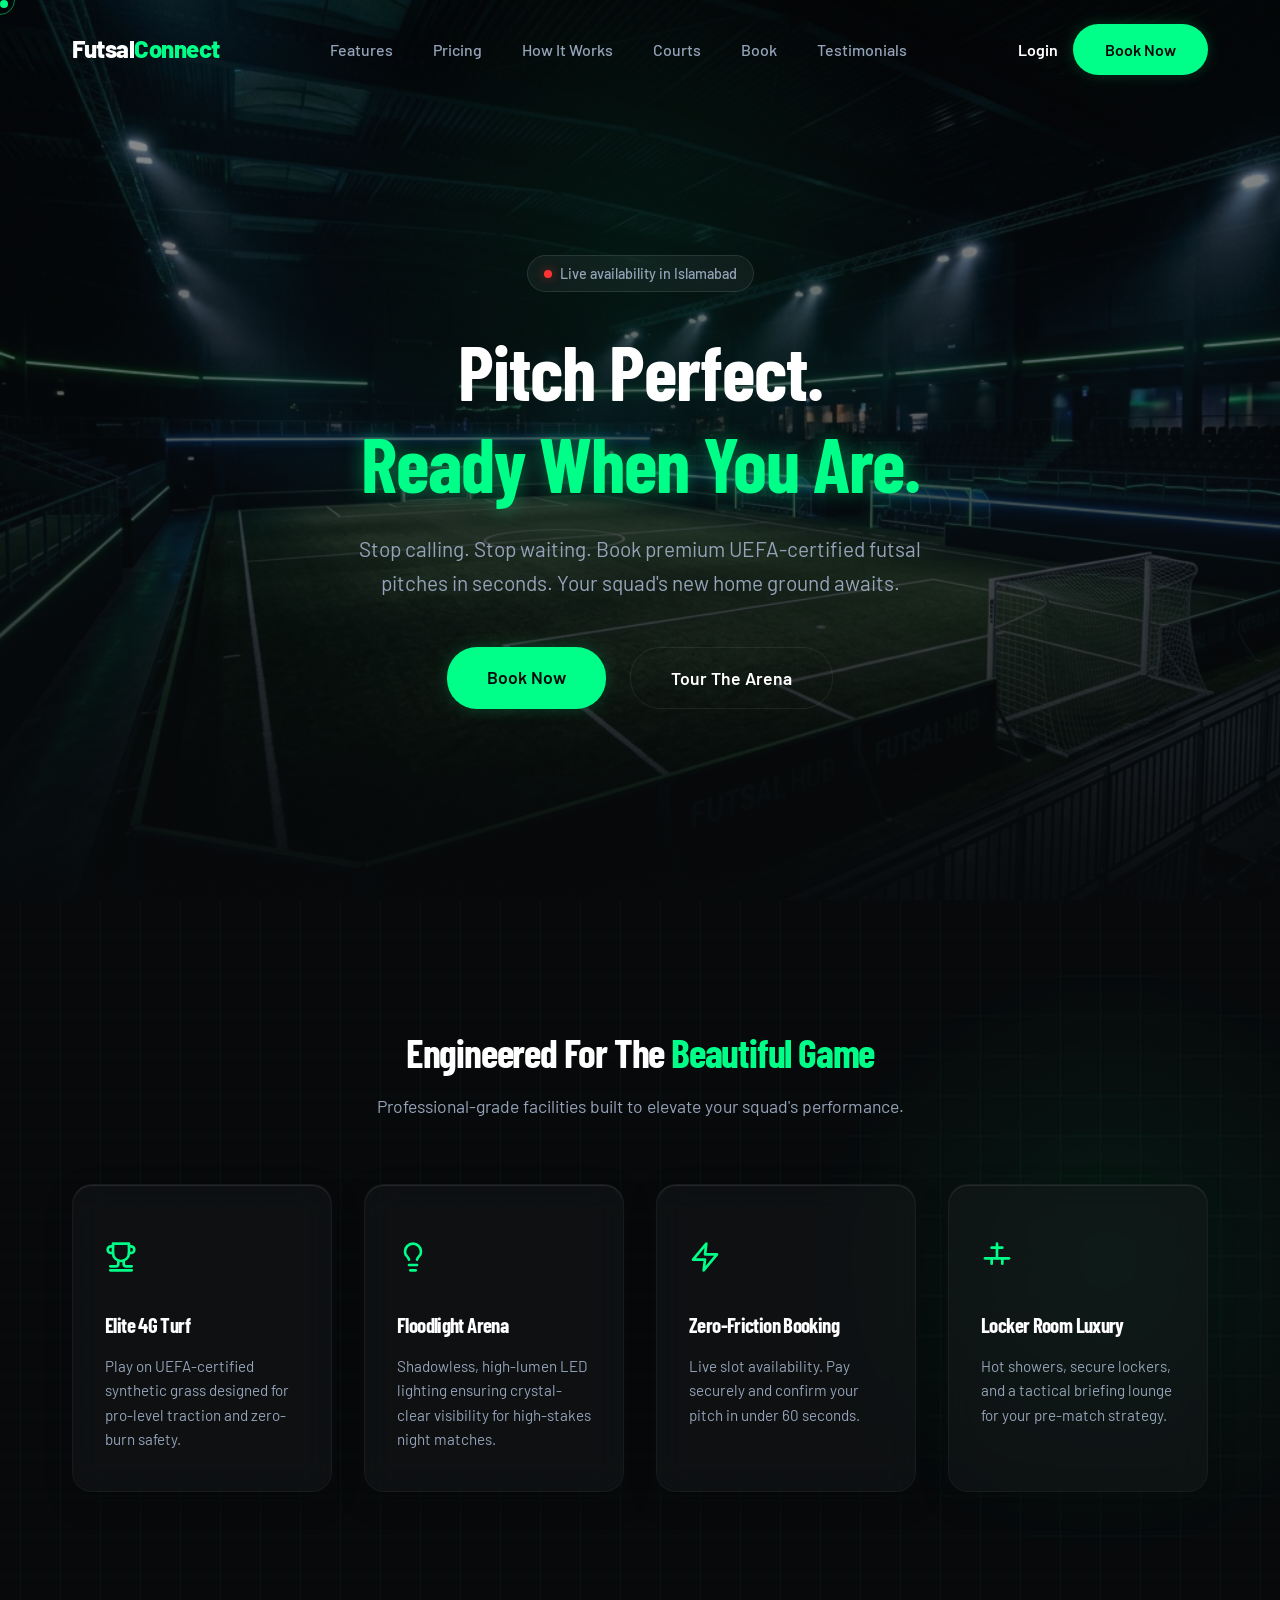
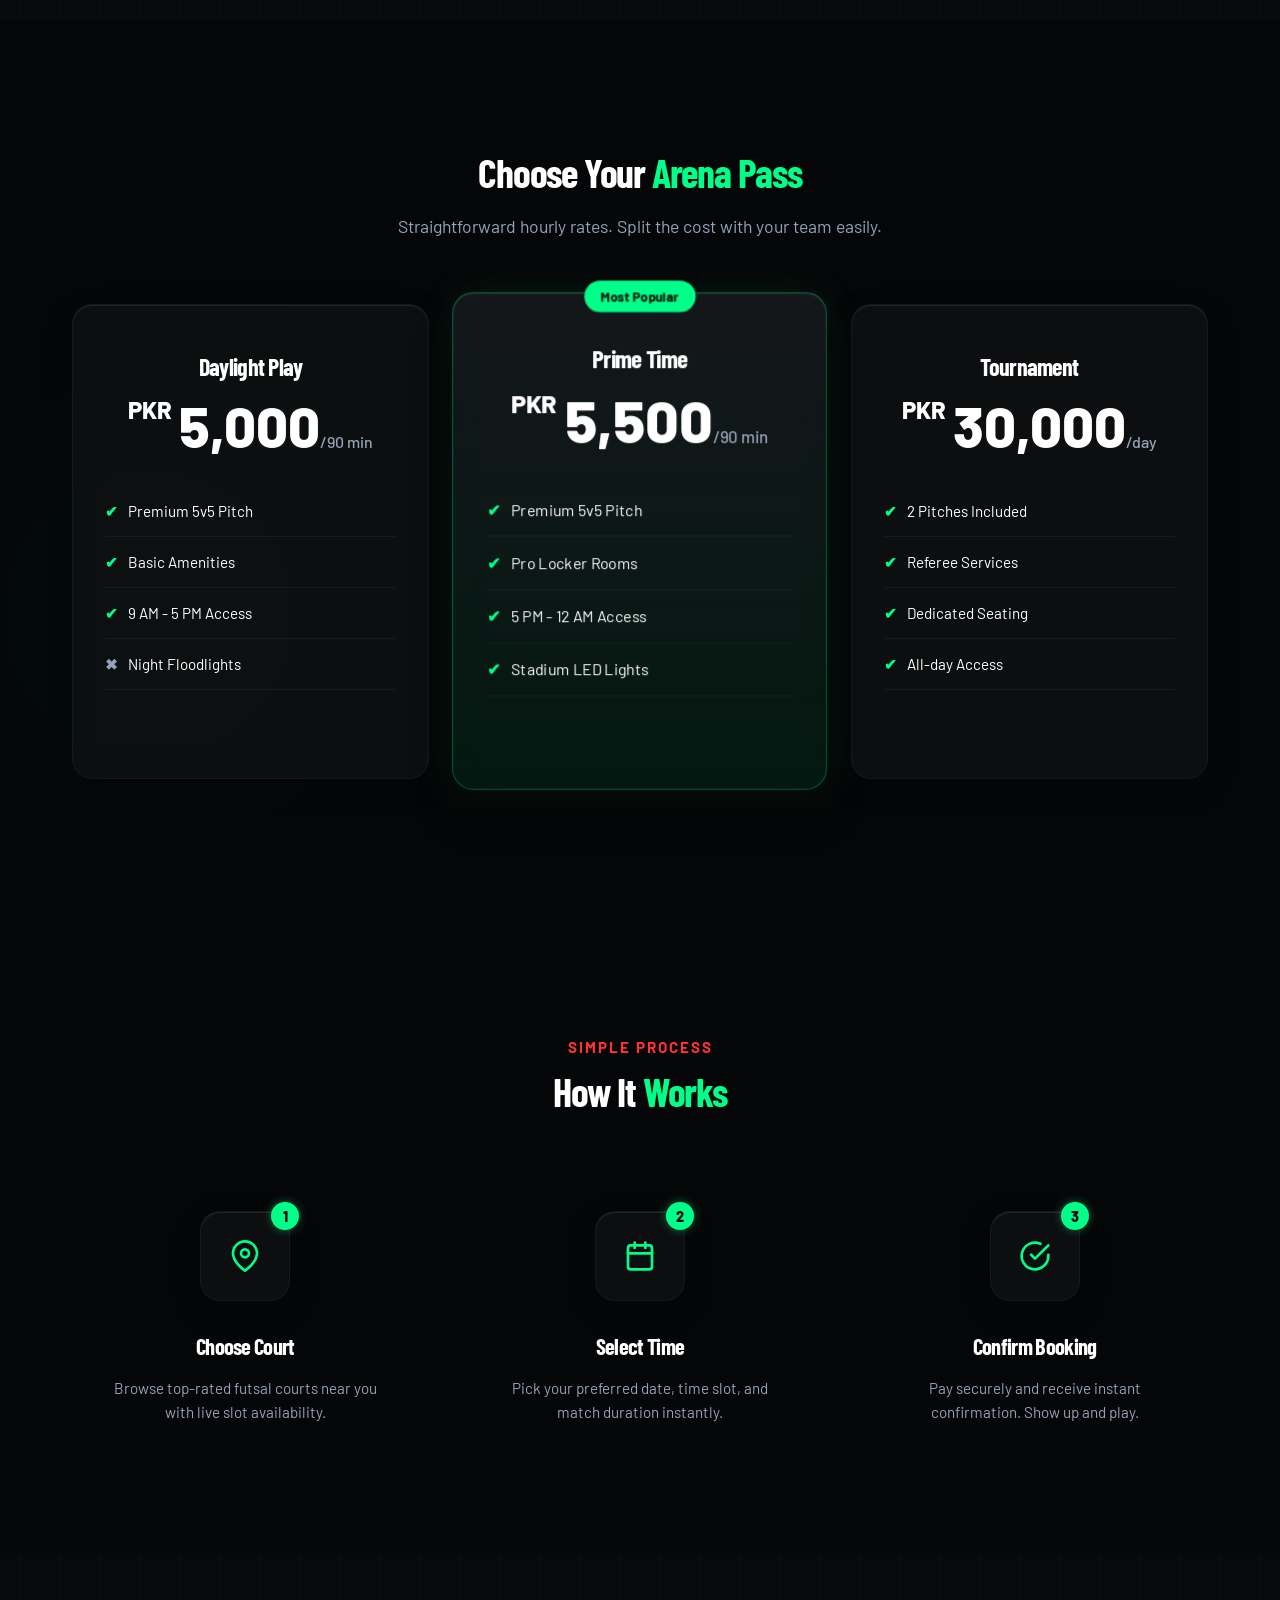
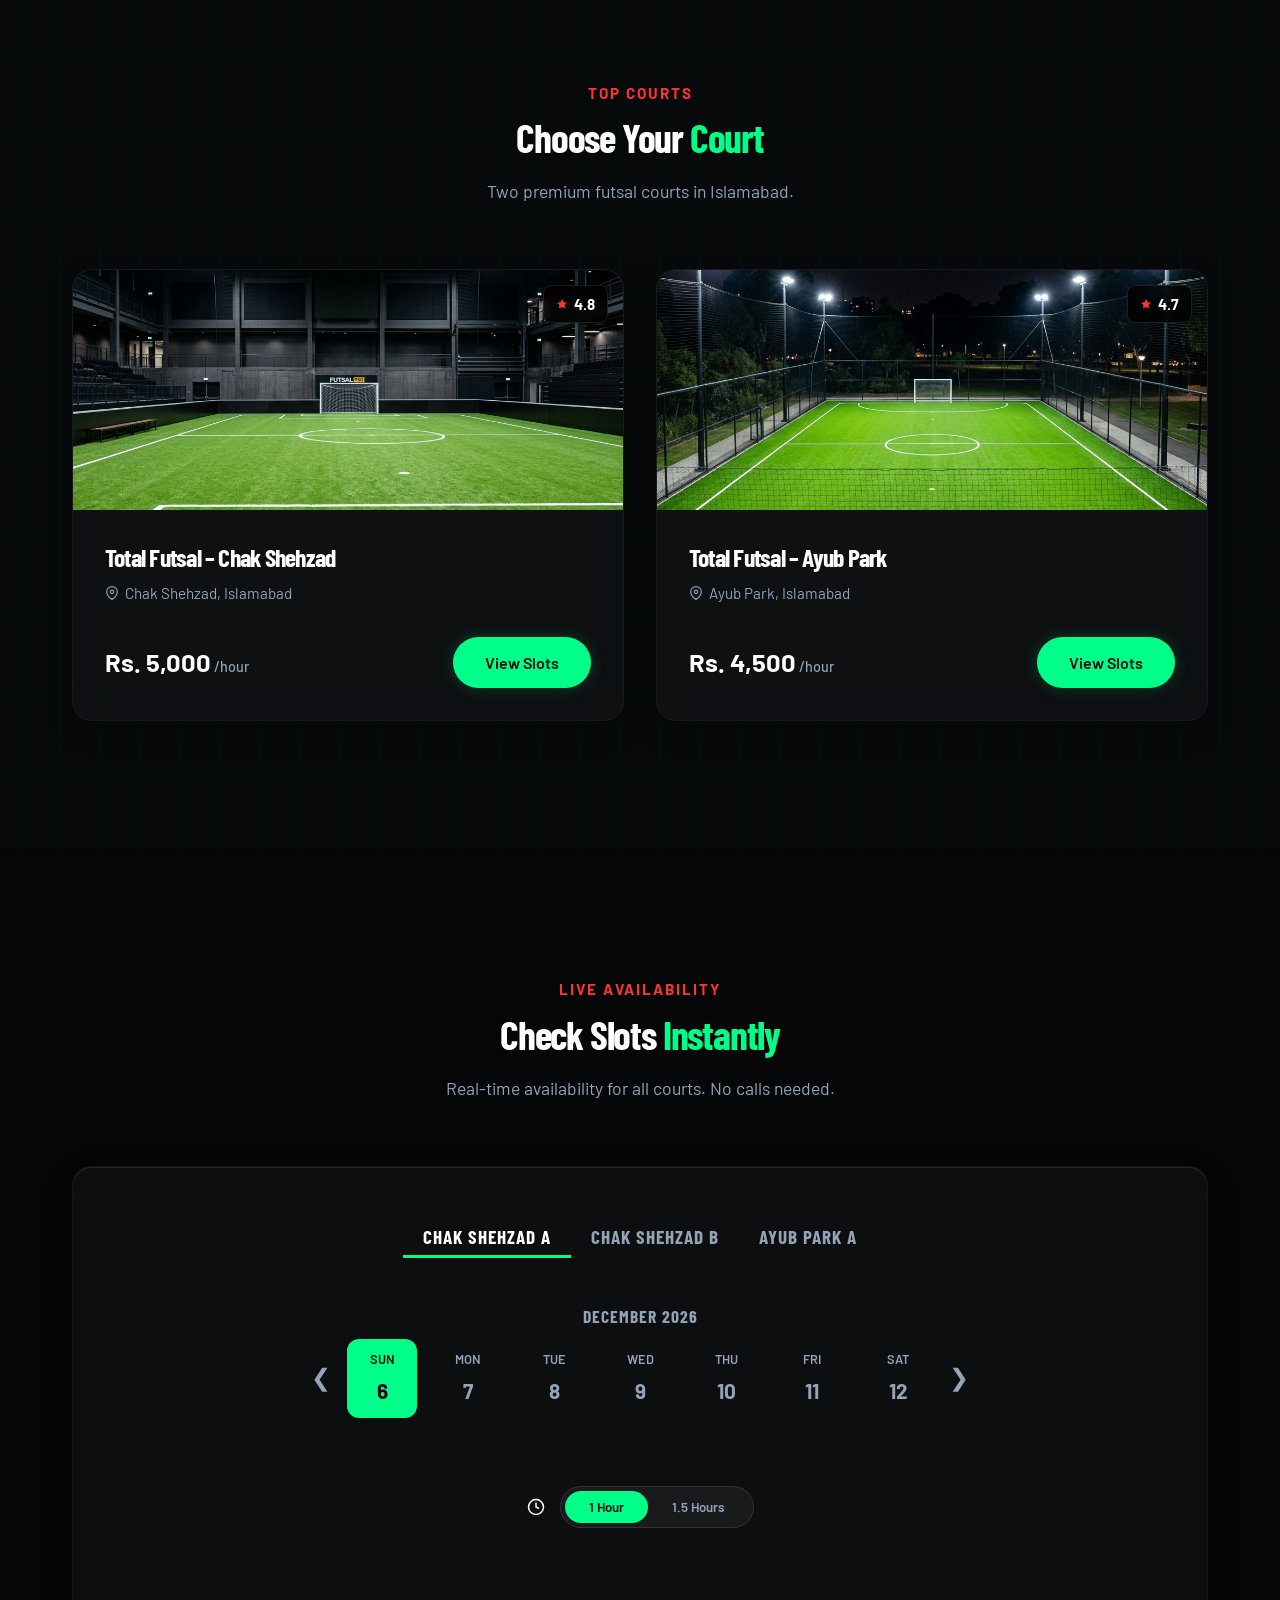
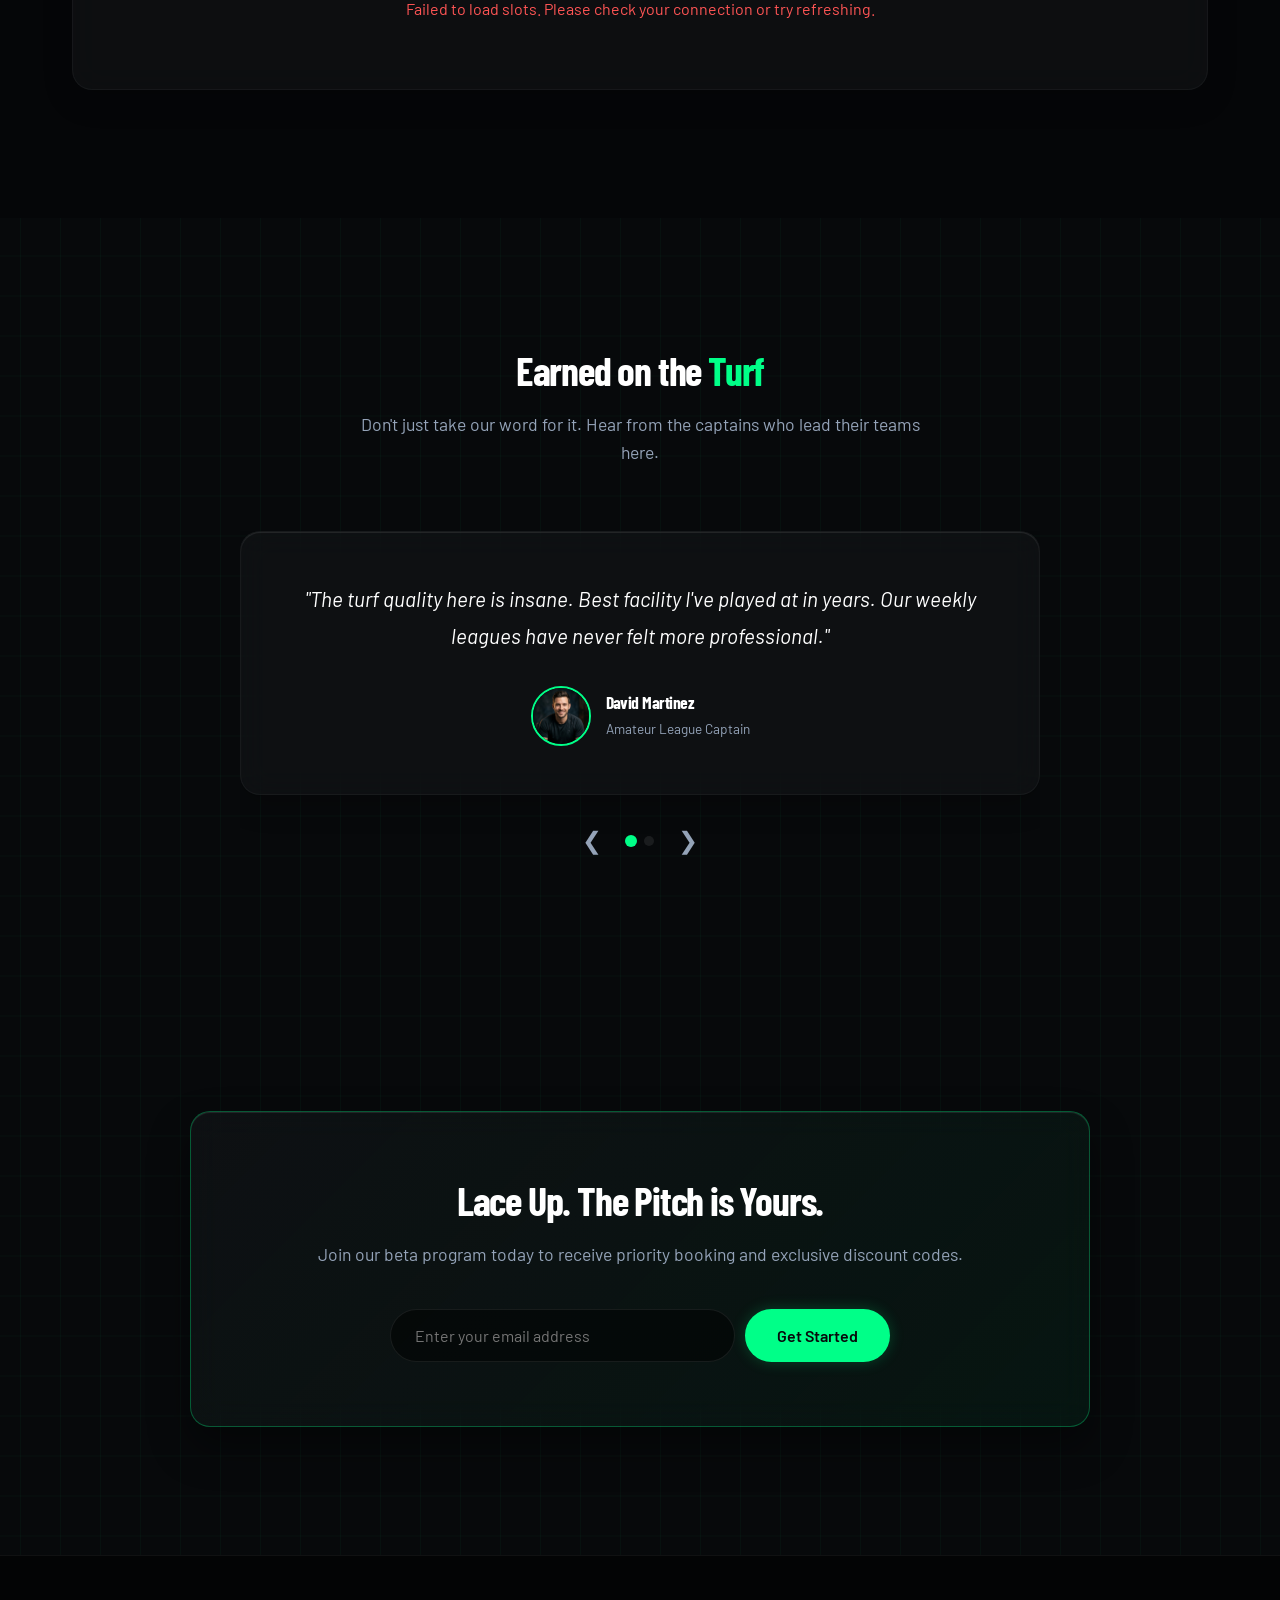
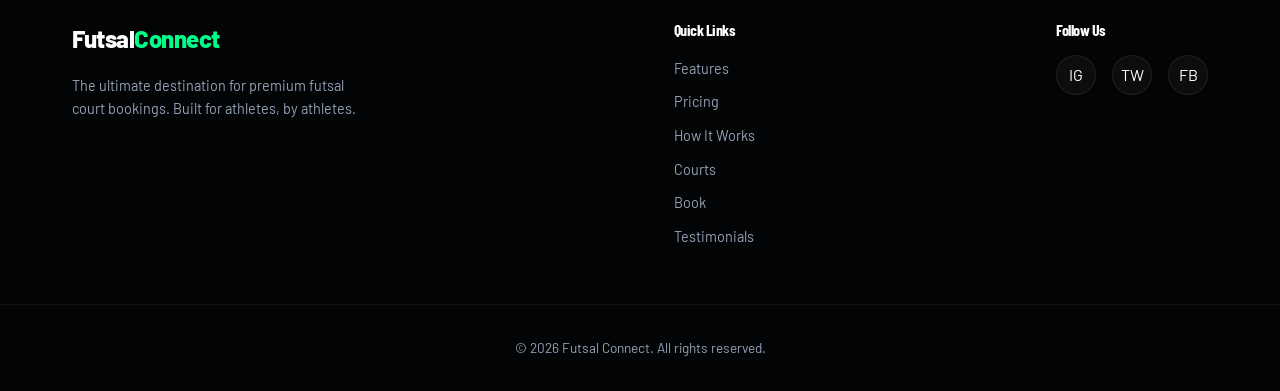
==== index.html @ 60a2530a "Initial commit: Futsal Connect website" ====
<!DOCTYPE html>
<html lang="en">
<head>
    <meta charset="UTF-8">
    <meta name="viewport" content="width=device-width, initial-scale=1.0">
    <title>Futsal Connect | Premium Court Bookings</title>
    <meta name="description" content="Book premium futsal courts instantly. The best turf, the best lighting, ready for your squad.">
    <link rel="preconnect" href="https://fonts.googleapis.com">
    <link rel="preconnect" href="https://fonts.gstatic.com" crossorigin>
    <link href="https://fonts.googleapis.com/css2?family=Barlow+Condensed:ital,wght@0,400;0,700;1,400&family=Barlow:ital,wght@0,400;0,600;0,700;1,400&display=swap" rel="stylesheet">
    <link rel="stylesheet" href="styles.css">
</head>
<body>
    <!-- Custom Cursor -->
    <div class="cursor"></div>
    <div class="cursor-follower"></div>

    <!-- Navigation -->
    <nav id="navbar">
        <div class="nav-container">
            <a href="#" class="logo">Futsal<span class="accent">Connect</span></a>
            <ul class="nav-links">
                <li><a href="#features">Features</a></li>
                <li><a href="#pricing">Pricing</a></li>
                <li><a href="#process">How It Works</a></li>
                <li><a href="#grounds">Courts</a></li>
                <li><a href="#availability">Book</a></li>
                <li><a href="#testimonials">Testimonials</a></li>
            </ul>
            <div class="nav-actions" style="display: flex; gap: 15px; align-items: center;">
                <a href="login.html" class="nav-link-login" style="color: var(--text-primary); text-decoration: none; font-weight: 600; cursor: none; transition: color 0.3s ease;">Login</a>
                <a href="#availability" class="nav-btn btn-primary">Book Now</a>
            </div>
            <!-- Mobile Menu Toggle -->
            <div class="menu-toggle" id="mobile-menu">
                <span class="bar"></span>
                <span class="bar"></span>
                <span class="bar"></span>
            </div>
        </div>
    </nav>

    <!-- Hero Section -->
    <header class="hero">
        <div class="hero-overlay"></div>
        <div class="hero-content">
            <div class="hero-badge fade-up">
                <span class="status-dot"></span>
                <span>Live availability in Islamabad</span>
            </div>
            <h1 class="fade-up">Pitch Perfect.<br><span class="accent-glow">Ready When You Are.</span></h1>
            <p class="fade-up delay-1">Stop calling. Stop waiting. Book premium UEFA-certified futsal pitches in seconds. Your squad's new home ground awaits.</p>
            <div class="hero-buttons fade-up delay-2">
                <a href="#availability" class="btn-primary lg">Book Now</a>
                <a href="#features" class="btn-secondary lg">Tour The Arena</a>
            </div>
        </div>
    </header>

    <!-- Features Section -->
    <section id="features" class="features section">
        <div class="container">
            <div class="section-header">
                <h2>Engineered For The <span class="accent">Beautiful Game</span></h2>
                <p>Professional-grade facilities built to elevate your squad's performance.</p>
            </div>
            
            <div class="features-grid">
                <div class="feature-card glass">
                    <div class="icon"><svg class="icon-svg" width="32" height="32" viewBox="0 0 24 24" fill="none" stroke="var(--accent)" stroke-width="2" stroke-linecap="round" stroke-linejoin="round"><path d="M6 9H4.5a2.5 2.5 0 0 1 0-5H6"></path><path d="M18 9h1.5a2.5 2.5 0 0 0 0-5H18"></path><path d="M4 22h16"></path><path d="M10 14.66V17c0 1.1-.9 2-2 2H4"></path><path d="M14 14.66V17c0 1.1.9 2 2 2h4"></path><path d="M18 2H6v7a6 6 0 0 0 12 0V2Z"></path></svg></div>
                    <h3>Elite 4G Turf</h3>
                    <p>Play on UEFA-certified synthetic grass designed for pro-level traction and zero-burn safety.</p>
                </div>
                <div class="feature-card glass">
                    <div class="icon"><svg class="icon-svg" width="32" height="32" viewBox="0 0 24 24" fill="none" stroke="var(--accent)" stroke-width="2" stroke-linecap="round" stroke-linejoin="round"><path d="M15 14c.2-1 .7-1.7 1.5-2.5 1-.9 1.5-2.2 1.5-3.5A6 6 0 0 0 6 8c0 1 .2 2.2 1.5 3.5.7.9 1.2 1.5 1.5 2.5"></path><path d="M9 18h6"></path><path d="M10 22h4"></path></svg></div>
                    <h3>Floodlight Arena</h3>
                    <p>Shadowless, high-lumen LED lighting ensuring crystal-clear visibility for high-stakes night matches.</p>
                </div>
                <div class="feature-card glass">
                    <div class="icon"><svg class="icon-svg" width="32" height="32" viewBox="0 0 24 24" fill="none" stroke="var(--accent)" stroke-width="2" stroke-linecap="round" stroke-linejoin="round"><polygon points="13 2 3 14 12 14 11 22 21 10 12 10 13 2"></polygon></svg></div>
                    <h3>Zero-Friction Booking</h3>
                    <p>Live slot availability. Pay securely and confirm your pitch in under 60 seconds.</p>
                </div>
                <div class="feature-card glass">
                    <div class="icon"><svg class="icon-svg" width="32" height="32" viewBox="0 0 24 24" fill="none" stroke="var(--accent)" stroke-width="2" stroke-linecap="round" stroke-linejoin="round"><path d="M3 13h18"></path><path d="M12 2v11"></path><path d="M8 17v-4"></path><path d="M16 17v-4"></path><path d="M8 5h8"></path></svg></div>
                    <h3>Locker Room Luxury</h3>
                    <p>Hot showers, secure lockers, and a tactical briefing lounge for your pre-match strategy.</p>
                </div>
            </div>
        </div>
    </section>

    <!-- Pricing Section -->
    <section id="pricing" class="pricing section dark-bg">
        <div class="container">
            <div class="section-header">
                <h2>Choose Your <span class="accent">Arena Pass</span></h2>
                <p>Straightforward hourly rates. Split the cost with your team easily.</p>
            </div>

            <div class="pricing-grid">
                <!-- Basic Plan -->
                <div class="pricing-card glass">
                    <h3>Daylight Play</h3>
                    <div class="price"><span class="currency">PKR </span>5,000<span class="period">/90 min</span></div>
                    <ul class="features-list">
                        <li><span>✔</span> Premium 5v5 Pitch</li>
                        <li><span>✔</span> Basic Amenities</li>
                        <li><span>✔</span> 9 AM - 5 PM Access</li>
                        <li><span class="mute">✖</span> Night Floodlights</li>
                    </ul>
                </div>

                <!-- Pro Plan -->
                <div class="pricing-card glass popular">
                    <div class="badge">Most Popular</div>
                    <h3>Prime Time</h3>
                    <div class="price"><span class="currency">PKR </span>5,500<span class="period">/90 min</span></div>
                    <ul class="features-list">
                        <li><span>✔</span> Premium 5v5 Pitch</li>
                        <li><span>✔</span> Pro Locker Rooms</li>
                        <li><span>✔</span> 5 PM - 12 AM Access</li>
                        <li><span>✔</span> Stadium LED Lights</li>
                    </ul>
                </div>

                <!-- Tournament Plan -->
                <div class="pricing-card glass">
                    <h3>Tournament</h3>
                    <div class="price"><span class="currency">PKR </span>30,000<span class="period">/day</span></div>
                    <ul class="features-list">
                        <li><span>✔</span> 2 Pitches Included</li>
                        <li><span>✔</span> Referee Services</li>
                        <li><span>✔</span> Dedicated Seating</li>
                        <li><span>✔</span> All-day Access</li>
                    </ul>
                </div>
            </div>
        </div>
    </section>

    <!-- Process Section -->
    <section id="process" class="process section dark-bg">
        <div class="container">
            <div class="section-header">
                <span class="sub-heading">SIMPLE PROCESS</span>
                <h2>How It <span class="accent">Works</span></h2>
            </div>

            <div class="process-grid">
                <!-- Step 1 -->
                <div class="process-step">
                    <div class="icon-box glass">
                        <span class="step-number">1</span>
                        <svg width="32" height="32" viewBox="0 0 24 24" fill="none" stroke="var(--accent)" stroke-width="2" stroke-linecap="round" stroke-linejoin="round"><path d="M21 10c0 7-9 13-9 13s-9-6-9-13a9 9 0 0 1 18 0z"></path><circle cx="12" cy="10" r="3"></circle></svg>
                    </div>
                    <h3>Choose Court</h3>
                    <p>Browse top-rated futsal courts near you with live slot availability.</p>
                </div>

                <!-- Step 2 -->
                <div class="process-step">
                    <div class="icon-box glass">
                        <span class="step-number">2</span>
                        <svg width="32" height="32" viewBox="0 0 24 24" fill="none" stroke="var(--accent)" stroke-width="2" stroke-linecap="round" stroke-linejoin="round"><rect x="3" y="4" width="18" height="18" rx="2" ry="2"></rect><line x1="16" y1="2" x2="16" y2="6"></line><line x1="8" y1="2" x2="8" y2="6"></line><line x1="3" y1="10" x2="21" y2="10"></line></svg>
                    </div>
                    <h3>Select Time</h3>
                    <p>Pick your preferred date, time slot, and match duration instantly.</p>
                </div>

                <!-- Step 3 -->
                <div class="process-step">
                    <div class="icon-box glass">
                        <span class="step-number">3</span>
                        <svg width="32" height="32" viewBox="0 0 24 24" fill="none" stroke="var(--accent)" stroke-width="2" stroke-linecap="round" stroke-linejoin="round"><path d="M22 11.08V12a10 10 0 1 1-5.93-9.14"></path><polyline points="22 4 12 14.01 9 11.01"></polyline></svg>
                    </div>
                    <h3>Confirm Booking</h3>
                    <p>Pay securely and receive instant confirmation. Show up and play.</p>
                </div>
            </div>
        </div>
    </section>

    <!-- Grounds Section -->
    <section id="grounds" class="grounds section">
        <div class="container">
            <div class="section-header">
                <span class="sub-heading">TOP COURTS</span>
                <h2>Choose Your <span class="accent">Court</span></h2>
                <p>Two premium futsal courts in Islamabad.</p>
            </div>

            <div class="grounds-grid">
                <!-- Ground 1 -->
                <div class="ground-card glass">
                    <div class="ground-image">
                        <img src="assets/court_indoor.png" alt="Chak Shehzad Indoor Court">
                        <div class="rating-badge">
                            <svg width="12" height="12" viewBox="0 0 24 24" fill="currentColor"><path d="M12 2l3.09 6.26L22 9.27l-5 4.87 1.18 6.88L12 17.77l-6.18 3.25L7 14.14 2 9.27l6.91-1.01L12 2z"/></svg>
                            4.8
                        </div>
                    </div>
                    <div class="ground-content">
                        <h3>Total Futsal – Chak Shehzad</h3>
                        <p class="location">
                            <svg width="14" height="14" viewBox="0 0 24 24" fill="none" stroke="currentColor" stroke-width="2" stroke-linecap="round" stroke-linejoin="round"><path d="M21 10c0 7-9 13-9 13s-9-6-9-13a9 9 0 0 1 18 0z"></path><circle cx="12" cy="10" r="3"></circle></svg>
                            Chak Shehzad, Islamabad
                        </p>
                        <div class="ground-footer">
                            <div class="ground-price">
                                <strong>Rs. 5,000</strong> <span class="period">/hour</span>
                            </div>
                            <a href="#availability" class="btn-primary">View Slots</a>
                        </div>
                    </div>
                </div>

                <!-- Ground 2 -->
                <div class="ground-card glass">
                    <div class="ground-image">
                        <img src="assets/court_outdoor.png" alt="Ayub Park Outdoor Court">
                        <div class="rating-badge">
                            <svg width="12" height="12" viewBox="0 0 24 24" fill="currentColor"><path d="M12 2l3.09 6.26L22 9.27l-5 4.87 1.18 6.88L12 17.77l-6.18 3.25L7 14.14 2 9.27l6.91-1.01L12 2z"/></svg>
                            4.7
                        </div>
                    </div>
                    <div class="ground-content">
                        <h3>Total Futsal – Ayub Park</h3>
                        <p class="location">
                            <svg width="14" height="14" viewBox="0 0 24 24" fill="none" stroke="currentColor" stroke-width="2" stroke-linecap="round" stroke-linejoin="round"><path d="M21 10c0 7-9 13-9 13s-9-6-9-13a9 9 0 0 1 18 0z"></path><circle cx="12" cy="10" r="3"></circle></svg>
                            Ayub Park, Islamabad
                        </p>
                        <div class="ground-footer">
                            <div class="ground-price">
                                <strong>Rs. 4,500</strong> <span class="period">/hour</span>
                            </div>
                            <a href="#availability" class="btn-primary">View Slots</a>
                        </div>
                    </div>
                </div>
            </div>
        </div>
    </section>

    <!-- Live Availability Section -->
    <section id="availability" class="availability section dark-bg">
        <div class="container">
            <div class="section-header">
                <span class="sub-heading">LIVE AVAILABILITY</span>
                <h2>Check Slots <span class="accent">Instantly</span></h2>
                <p>Real-time availability for all courts. No calls needed.</p>
            </div>

            <div class="availability-module glass">
                
                <!-- Top Header: Select Court -->
                <div class="court-selector">
                    <button class="court-tab active" onclick="selectCourt(this)">Chak Shehzad A</button>
                    <button class="court-tab" onclick="selectCourt(this)">Chak Shehzad B</button>
                    <button class="court-tab" onclick="selectCourt(this)">Ayub Park A</button>
                </div>

                <!-- Date Slider -->
                <div class="date-slider-container" style="text-align: center; margin-bottom: 20px; transition: all 0.3s ease;">
                    <h3 id="calendarMonthLabel" style="font-size: 1.1rem; color: var(--text-secondary); margin-bottom: 12px; font-weight: 700; text-transform: uppercase; letter-spacing: 1px;">October 2026</h3>
                    <div class="date-slider-wrapper">
                        <button class="nav-arrow" onclick="slideDates(-1)">&#10094;</button>
                        <div class="date-slider" id="dateSliderDynamic">
                            <!-- JS will inject 7 days automatically -->
                        </div>
                        <button class="nav-arrow" onclick="slideDates(1)">&#10095;</button>
                    </div>
                </div>

                <!-- Duration Toggle -->
                <div class="duration-toggle">
                    <div class="duration-icon">
                        <svg width="18" height="18" viewBox="0 0 24 24" fill="none" stroke="currentColor" stroke-width="2"><circle cx="12" cy="12" r="10"></circle><polyline points="12 6 12 12 16 14"></polyline></svg>
                    </div>
                    <div class="duration-pill">
                        <button class="duration-tab active" onclick="selectDuration(this)">1 Hour</button>
                        <button class="duration-tab" onclick="selectDuration(this)">1.5 Hours</button>
                    </div>
                </div>

                <!-- Slots Grid -->
                <div class="slots-grid" id="slots-container">
                    <button class="slot-item available"><strong>5:00 PM</strong><span>Available</span></button>
                    <button class="slot-item available"><strong>6:00 PM</strong><span>Available</span></button>
                    <button class="slot-item booked"><strong>7:00 PM</strong><span>Booked</span></button>
                    <button class="slot-item booked"><strong>8:00 PM</strong><span>Booked</span></button>
                    
                    <button class="slot-item available"><strong>9:00 PM</strong><span>Available</span></button>
                    <button class="slot-item available"><strong>10:00 PM</strong><span>Available</span></button>
                    <button class="slot-item booked"><strong>11:00 PM</strong><span>Booked</span></button>
                    <button class="slot-item available"><strong>12:00 AM</strong><span>Available</span></button>
                </div>

            </div>
        </div>
    </section>

    <!-- Testimonials Section -->
    <section id="testimonials" class="testimonials section">
        <div class="container">
            <div class="section-header">
                <h2>Earned on the <span class="accent">Turf</span></h2>
                <p>Don't just take our word for it. Hear from the captains who lead their teams here.</p>
            </div>

            <div class="slider-container">
                <div class="testimonial-card glass active">
                    <p class="quote">"The turf quality here is insane. Best facility I've played at in years. Our weekly leagues have never felt more professional."</p>
                    <div class="author">
                        <img src="assets/avatar1.png" alt="Athlete Name">
                        <div class="info">
                            <h4>David Martinez</h4>
                            <span>Amateur League Captain</span>
                        </div>
                    </div>
                </div>

                <div class="testimonial-card glass">
                    <p class="quote">"Booking through Futsal Connect is so seamless. No calls, no waiting. Just pick a slot, split with the team, and done!"</p>
                    <div class="author">
                        <img src="assets/avatar2.png" alt="Athlete Name">
                        <div class="info">
                            <h4>Sarah Jenkins</h4>
                            <span>Weekend Warrior</span>
                        </div>
                    </div>
                </div>
                
                <div class="slider-controls">
                    <button class="nav-arrow prev" onclick="moveSlide(-1)">&#10094;</button>
                    <div class="dots">
                        <span class="dot active" onclick="currentSlide(1)"></span>
                        <span class="dot" onclick="currentSlide(2)"></span>
                    </div>
                    <button class="nav-arrow next" onclick="moveSlide(1)">&#10095;</button>
                </div>
            </div>
        </div>
    </section>

    <!-- CTA Section -->
    <section id="cta" class="cta section">
        <div class="cta-container glass">
            <h2>Lace Up. The Pitch is Yours.</h2>
            <p>Join our beta program today to receive priority booking and exclusive discount codes.</p>
            <form id="signupForm" class="cta-form">
                <input type="email" id="emailInput" placeholder="Enter your email address" required>
                <button type="submit" class="btn-primary">Get Started</button>
            </form>
            <p id="formMessage" style="display: none; margin-top: 15px; color: var(--accent); font-weight: 500;">Thanks! We will be in touch shortly.</p>
        </div>
    </section>

    <!-- Footer -->
    <footer>
        <div class="container footer-content">
            <div class="brand-col">
                <a href="#" class="logo">Futsal<span class="accent">Connect</span></a>
                <p>The ultimate destination for premium futsal court bookings. Built for athletes, by athletes.</p>
            </div>
            <div class="links-col">
                <h4>Quick Links</h4>
                <ul>
                    <li><a href="#features">Features</a></li>
                    <li><a href="#pricing">Pricing</a></li>
                    <li><a href="#process">How It Works</a></li>
                    <li><a href="#grounds">Courts</a></li>
                    <li><a href="#availability">Book</a></li>
                    <li><a href="#testimonials">Testimonials</a></li>
                </ul>
            </div>
            <div class="social-col">
                <h4>Follow Us</h4>
                <div class="social-icons">
                    <a href="#">IG</a>
                    <a href="#">TW</a>
                    <a href="#">FB</a>
                </div>
            </div>
        </div>
        <div class="footer-bottom">
            <p>&copy; 2026 Futsal Connect. All rights reserved.</p>
        </div>
    </footer>

    <!-- Customer Booking Modal -->
    <div class="customer-modal-overlay" id="customerBookingModal">
        <div class="customer-modal-wrapper">
            <button class="customer-modal-close" onclick="closeCustomerModal()">×</button>
            
            <!-- Step 1: Details -->
            <div class="customer-modal-step active" id="modalStep1">
                <div class="customer-modal-header">
                    <h3>Confirm Booking Details</h3>
                </div>
                <div class="booking-summary-box">
                    <div><span>Court:</span> <span class="highlight" id="summaryCourt">Chak Shehzad A</span></div>
                    <div><span>Date:</span> <span class="highlight" id="summaryDate">19 Oct, 2026</span></div>
                    <div><span>Time:</span> <span class="highlight" id="summaryTime">19:00</span></div>
                </div>
                <form id="customerDetailsForm">
                    <div class="customer-input-group">
                        <label>Full Name</label>
                        <input type="text" id="custName" required placeholder="John Doe">
                    </div>
                    <div class="customer-input-group">
                        <label>Phone Number</label>
                        <input type="tel" id="custPhone" required placeholder="0300 1234567">
                    </div>
                    <div class="customer-input-group">
                        <label>Email Address</label>
                        <input type="email" id="custEmail" required placeholder="john@example.com">
                    </div>
                    <div class="customer-btn-group">
                        <button type="button" class="btn-secondary" onclick="closeCustomerModal()">Cancel</button>
                        <button type="submit" class="btn-primary">Proceed to Payment</button>
                    </div>
                </form>
            </div>

            <!-- Step 2: Payment -->
            <div class="customer-modal-step" id="modalStep2">
                <div class="customer-modal-header">
                    <h3>Secure Payment</h3>
                </div>
                <div class="booking-summary-box">
                    <div><span>Total Amount:</span> <span class="highlight" style="font-size: 1.2rem;" id="summaryPrice">Rs. 5,000</span></div>
                    <div style="font-size: 0.8rem; color: #94a3b8; margin-top: 5px;" id="summaryPriceNote">Standard daylight rate applies</div>
                </div>
                <div class="customer-input-group">
                    <label>Promo Code</label>
                    <div style="display:flex; gap: 10px;">
                        <input type="text" id="promoCode" placeholder="Enter code (e.g. PROMO20)" style="flex:1;">
                        <button type="button" class="btn-secondary" onclick="applyPromo()">Apply</button>
                    </div>
                </div>
                <div class="customer-input-group" style="margin-top: 15px;">
                    <label>Payment Method</label>
                    <input type="text" placeholder="Pay at venue" disabled style="opacity: 0.7; cursor: not-allowed; background: rgba(255,255,255,0.05);" value="💳 Pay at venue (Selected)">
                </div>
                <div class="customer-btn-group">
                    <button type="button" class="btn-secondary" onclick="customerModalGoTo(1)">Back</button>
                    <button type="button" class="btn-primary" onclick="confirmCustomerBooking()" id="confirmBookBtn">Confirm Booking</button>
                </div>
            </div>

            <!-- Step 3: Success -->
            <div class="customer-modal-step" id="modalStep3" style="text-align: center;">
                <div style="font-size: 4rem; color: var(--accent); margin-bottom: 1rem;">&#10003;</div>
                <h3 style="margin-bottom: 1rem; font-size: 1.8rem;">Booking Confirmed!</h3>
                <p style="color: var(--text-secondary); margin-bottom: 2rem;">Your slot has been secured. A confirmation email has been sent to you.</p>
                <div class="booking-summary-box" style="text-align: left;">
                    <div><span>Reference:</span> <span class="highlight" id="successRef">#BK-123456</span></div>
                </div>
                <button type="button" class="btn-primary" style="width: 100%;" onclick="completeBookingFlow()">Done</button>
            </div>
            
        </div>
    </div>

    <script src="script.js"></script>
</body>
</html>
---- styles.css ----
/* Custom Properties & Reset */
:root {
    --bg-dark: #07090b;
    --bg-card: rgba(25, 28, 32, 0.4);
    --bg-card-hover: rgba(40, 45, 52, 0.6);
    --accent: #00ff88;
    --accent-hover: #00cc6a;
    --text-primary: #ffffff;
    --text-secondary: #94a3b8;
    --glass-border: rgba(255, 255, 255, 0.08);
    --font-main: 'Barlow', sans-serif;
    --font-heading: 'Barlow Condensed', sans-serif;
    --transition: all 0.3s ease;
}

* {
    margin: 0;
    padding: 0;
    box-sizing: border-box;
}

html {
    scroll-behavior: smooth;
}

body {
    font-family: var(--font-main);
    background-color: var(--bg-dark);
    background-image: 
        linear-gradient(rgba(0, 255, 136, 0.03) 1px, transparent 1px),
        linear-gradient(90deg, rgba(0, 255, 136, 0.03) 1px, transparent 1px);
    background-size: 40px 40px;
    background-position: center center;
    color: var(--text-primary);
    overflow-x: hidden;
    line-height: 1.6;
    cursor: none; /* For custom cursor */
}

/* Custom Cursor */
.cursor {
    width: 8px;
    height: 8px;
    background: var(--accent);
    border-radius: 50%;
    position: fixed;
    pointer-events: none;
    z-index: 999999;
    transition: transform 0.1s ease;
    mix-blend-mode: difference;
}

.cursor-follower {
    width: 30px;
    height: 30px;
    border: 1px solid rgba(0, 255, 136, 0.5);
    border-radius: 50%;
    position: fixed;
    pointer-events: none;
    z-index: 999998;
    transition: transform 0.3s ease, width 0.3s, height 0.3s, background 0.3s;
    transform: translate(-50%, -50%); /* Centered */
}

.cursor-follower.active {
    width: 50px;
    height: 50px;
    background: rgba(0, 255, 136, 0.1);
    border-color: rgba(0, 255, 136, 0.8);
}

/* Typography & Utilities */
h1, h2, h3, h4 {
    font-family: var(--font-heading);
    font-weight: 700;
    line-height: 1.2;
    letter-spacing: -0.03em;
}

.accent {
    color: var(--accent);
}

.accent-glow {
    color: var(--accent);
    text-shadow: 0 0 20px rgba(0, 255, 136, 0.4);
}

.container {
    max-width: 1200px;
    margin: 0 auto;
    padding: 0 2rem;
}

.section {
    padding: 8rem 0;
}

.section-header {
    text-align: center;
    margin-bottom: 4rem;
}

.section-header h2 {
    font-size: 2.5rem;
    margin-bottom: 1rem;
}

.section-header p {
    color: var(--text-secondary);
    font-size: 1.1rem;
    max-width: 600px;
    margin: 0 auto;
}

.glass {
    background: var(--bg-card);
    backdrop-filter: blur(16px);
    -webkit-backdrop-filter: blur(16px);
    border: 1px solid rgba(255, 255, 255, 0.04);
    box-shadow: inset 0 1px 1px rgba(255, 255, 255, 0.1), 0 10px 30px rgba(0, 0, 0, 0.2);
    border-radius: 20px;
}

/* Buttons */
.btn-primary, .btn-secondary {
    display: inline-block;
    padding: 0.8rem 2rem;
    border-radius: 30px;
    font-weight: 600;
    text-decoration: none;
    transition: var(--transition);
    cursor: none;
    text-align: center;
    border: none;
    font-family: var(--font-main);
    font-size: 1rem;
}

.btn-primary {
    background: var(--accent);
    color: var(--bg-dark);
    box-shadow: 0 0 15px rgba(0, 255, 136, 0.2);
}

.btn-primary:hover {
    background: var(--accent-hover);
    box-shadow: 0 0 25px rgba(0, 255, 136, 0.4);
    transform: translateY(-2px);
}

.btn-secondary {
    background: transparent;
    color: var(--text-primary);
    border: 1px solid var(--glass-border);
}

.btn-secondary:hover {
    background: rgba(255, 255, 255, 0.05);
    border-color: var(--accent);
    transform: translateY(-2px);
}

.btn-primary.lg, .btn-secondary.lg {
    padding: 1rem 2.5rem;
    font-size: 1.1rem;
}

.w-100 {
    width: 100%;
}

/* Navbar */
#navbar {
    position: fixed;
    top: 0;
    left: 0;
    width: 100%;
    z-index: 1000;
    padding: 1.5rem 0;
    transition: var(--transition);
}

#navbar.scrolled {
    background: rgba(7, 9, 11, 0.9);
    backdrop-filter: blur(10px);
    -webkit-backdrop-filter: blur(10px);
    padding: 1rem 0;
    border-bottom: 1px solid var(--glass-border);
}

.nav-container {
    max-width: 1200px;
    margin: 0 auto;
    padding: 0 2rem;
    display: flex;
    justify-content: space-between;
    align-items: center;
}

.logo {
    font-size: 1.5rem;
    font-weight: 800;
    color: var(--text-primary);
    text-decoration: none;
    letter-spacing: -0.5px;
}

.nav-links {
    display: flex;
    list-style: none;
    gap: 2.5rem;
}

.nav-links a {
    color: var(--text-secondary);
    text-decoration: none;
    font-weight: 500;
    transition: var(--transition);
    position: relative;
}

.nav-links a::after {
    content: '';
    position: absolute;
    width: 0;
    height: 2px;
    bottom: -5px;
    left: 0;
    background-color: var(--accent);
    transition: width 0.3s ease;
}

.nav-links a:hover {
    color: var(--text-primary);
}

.nav-links a:hover::after {
    width: 100%;
}

.menu-toggle {
    display: none;
    flex-direction: column;
    gap: 5px;
    cursor: none;
}

.menu-toggle .bar {
    width: 25px;
    height: 3px;
    background: var(--text-primary);
    transition: var(--transition);
}

/* Hero Section */
.hero-badge {
    display: inline-flex;
    align-items: center;
    gap: 8px;
    background: rgba(255, 255, 255, 0.05);
    border: 1px solid rgba(255, 255, 255, 0.1);
    padding: 6px 16px;
    border-radius: 30px;
    margin-bottom: 2rem;
    font-size: 0.9rem;
    font-weight: 500;
    color: var(--text-secondary);
    backdrop-filter: blur(10px);
}

.status-dot {
    width: 8px;
    height: 8px;
    background-color: #ff3333;
    border-radius: 50%;
    box-shadow: 0 0 10px rgba(255, 51, 51, 0.5);
    animation: pulseRed 1.5s infinite;
}

@keyframes pulseRed {
    0% { transform: scale(0.95); opacity: 1; }
    50% { transform: scale(1.3); opacity: 0.5; box-shadow: 0 0 15px rgba(255, 51, 51, 0.8); }
    100% { transform: scale(0.95); opacity: 1; }
}

.hero {
    height: 100vh;
    min-height: 600px;
    display: flex;
    align-items: center;
    position: relative;
    background-image: url('assets/hero_bg.png');
    background-size: cover;
    background-position: center;
    background-repeat: no-repeat;
}

.hero-overlay {
    position: absolute;
    top: 0;
    left: 0;
    width: 100%;
    height: 100%;
    background: linear-gradient(180deg, rgba(7, 9, 11, 0.4) 0%, rgba(7, 9, 11, 0.95) 100%);
    z-index: 1;
}

/* A gradient mesh for some cool effects behind content */
.hero::before {
    content: '';
    position: absolute;
    top: 30%;
    left: 50%;
    width: 50vw;
    height: 50vw;
    background: radial-gradient(circle, rgba(0, 255, 136, 0.15) 0%, rgba(0,0,0,0) 70%);
    transform: translate(-50%, -50%);
    z-index: 1;
    pointer-events: none;
}

.hero-content {
    position: relative;
    z-index: 2;
    max-width: 800px;
    margin: 0 auto;
    text-align: center;
    padding: 0 2rem;
    margin-top: 4rem; /* push down slightly based on prompt empty space req */
}

.hero h1 {
    font-size: clamp(3rem, 6vw, 5rem);
    margin-bottom: 1.5rem;
    letter-spacing: -1px;
}

.hero p {
    font-size: clamp(1.1rem, 2vw, 1.3rem);
    color: var(--text-secondary);
    margin-bottom: 3rem;
    max-width: 600px;
    margin-left: auto;
    margin-right: auto;
}

.hero-buttons {
    display: flex;
    gap: 1.5rem;
    justify-content: center;
}

/* Simple fade up animation classes utilized by JS */
.fade-up {
    opacity: 0;
    transform: translateY(30px);
    animation: fadeUp 0.8s forwards;
}

.delay-1 { animation-delay: 0.2s; }
.delay-2 { animation-delay: 0.4s; }

@keyframes fadeUp {
    to {
        opacity: 1;
        transform: translateY(0);
    }
}

/* Features */
.features {
    position: relative;
}

.features::before {
    content: '';
    position: absolute;
    top: 50%;
    right: -10%;
    width: 60vw;
    height: 60vw;
    max-width: 600px;
    max-height: 600px;
    background: radial-gradient(circle, var(--accent) 0%, transparent 70%);
    opacity: 0.07;
    transform: translateY(-50%);
    pointer-events: none;
    z-index: 0;
}

.features-grid {
    position: relative;
    z-index: 1;
    display: grid;
    grid-template-columns: repeat(auto-fit, minmax(250px, 1fr));
    gap: 2rem;
}

.feature-card {
    padding: 2.5rem 2rem;
    text-align: left;
    transition: transform 0.3s ease, box-shadow 0.3s ease;
    cursor: none;
}

.feature-card:hover {
    transform: translateY(-10px);
    background: var(--bg-card-hover);
    border-color: rgba(0, 255, 136, 0.4);
    box-shadow: inset 0 1px 1px rgba(255, 255, 255, 0.1), 0 15px 40px rgba(0, 255, 136, 0.15);
}

.feature-card .icon {
    font-size: 2.5rem;
    margin-bottom: 1.5rem;
    display: inline-block;
}

.feature-card h3 {
    font-size: 1.3rem;
    margin-bottom: 1rem;
}

.feature-card p {
    color: var(--text-secondary);
    font-size: 0.95rem;
}

/* Pricing */
.dark-bg {
    background-color: #050608;
    position: relative;
}

/* Decorative subtle glow */
.pricing::before {
    content: '';
    position: absolute;
    top: 50%;
    left: 0;
    width: 300px;
    height: 300px;
    background: var(--accent);
    filter: blur(150px);
    opacity: 0.05;
    border-radius: 50%;
    pointer-events: none;
}

.pricing-grid {
    display: grid;
    grid-template-columns: repeat(auto-fit, minmax(300px, 1fr));
    gap: 2rem;
    align-items: center;
}

.pricing-card {
    padding: 3rem 2rem;
    position: relative;
    display: flex;
    flex-direction: column;
    height: 100%;
    cursor: none;
}

.pricing-card.popular {
    border: 1px solid rgba(0, 255, 136, 0.3);
    transform: scale(1.05);
    background: linear-gradient(180deg, rgba(25, 28, 32, 0.8) 0%, rgba(0, 255, 136, 0.08) 100%);
    box-shadow: inset 0 1px 1px rgba(255, 255, 255, 0.1), 0 20px 40px rgba(0, 0, 0, 0.4), 0 0 40px rgba(0, 255, 136, 0.1);
}

.badge {
    position: absolute;
    top: -12px;
    left: 50%;
    transform: translateX(-50%);
    background: var(--accent);
    color: var(--bg-dark);
    padding: 0.3rem 1rem;
    border-radius: 20px;
    font-size: 0.8rem;
    font-weight: 700;
}

.pricing-card h3 {
    font-size: 1.5rem;
    margin-bottom: 1rem;
    text-align: center;
}

.pricing-card .price {
    font-size: 3.5rem;
    font-weight: 800;
    text-align: center;
    margin-bottom: 2rem;
    line-height: 1;
}

.currency {
    font-size: 1.5rem;
    vertical-align: top;
    margin-right: 2px;
}

.period {
    font-size: 1rem;
    color: var(--text-secondary);
    font-weight: 500;
}

.features-list {
    list-style: none;
    margin-bottom: 2.5rem;
    flex-grow: 1;
}

.features-list li {
    padding: 0.8rem 0;
    border-bottom: 1px solid rgba(255,255,255,0.05);
    display: flex;
    align-items: center;
    font-size: 0.95rem;
}

.features-list li span {
    color: var(--accent);
    margin-right: 10px;
    font-weight: bold;
}

.features-list li span.mute {
    color: var(--text-secondary);
}

/* Process Section (How It Works) */
.process-grid {
    display: grid;
    grid-template-columns: repeat(auto-fit, minmax(250px, 1fr));
    gap: 3rem;
    padding-top: 2rem;
}

.process-step {
    display: flex;
    flex-direction: column;
    align-items: center;
    text-align: center;
}

.icon-box {
    position: relative;
    width: 90px;
    height: 90px;
    display: flex;
    align-items: center;
    justify-content: center;
    border-radius: 20px;
    margin-bottom: 2rem;
    transition: var(--transition);
}

.process-step:hover .icon-box {
    transform: translateY(-10px);
    box-shadow: 0 0 25px rgba(0, 255, 136, 0.3);
    border-color: rgba(0, 255, 136, 0.5);
}

.step-number {
    position: absolute;
    top: -10px;
    right: -10px;
    width: 28px;
    height: 28px;
    background: var(--accent);
    color: var(--bg-dark);
    border-radius: 50%;
    display: flex;
    align-items: center;
    justify-content: center;
    font-weight: 800;
    font-size: 0.9rem;
    box-shadow: 0 0 10px rgba(0, 255, 136, 0.4);
}

.process-step h3 {
    font-size: 1.4rem;
    margin-bottom: 1rem;
}

.process-step p {
    color: var(--text-secondary);
    font-size: 0.95rem;
    max-width: 280px;
    margin: 0 auto;
}

/* Grounds Section */
.sub-heading {
    display: block;
    color: #ff3333;
    font-weight: 700;
    font-size: 0.95rem;
    letter-spacing: 2px;
    margin-bottom: 0.5rem;
    text-transform: uppercase;
}

.grounds-grid {
    display: grid;
    grid-template-columns: repeat(auto-fit, minmax(350px, 1fr));
    gap: 2rem;
}

.ground-card {
    display: flex;
    flex-direction: column;
    overflow: hidden;
    padding: 0;
    cursor: none;
    transition: transform 0.3s ease, box-shadow 0.3s ease;
}

.ground-card:hover {
    transform: translateY(-10px);
    background: var(--bg-card-hover);
    border-color: rgba(0, 255, 136, 0.4);
    box-shadow: inset 0 1px 1px rgba(255, 255, 255, 0.1), 0 15px 40px rgba(0, 255, 136, 0.15);
}

.ground-image {
    position: relative;
    width: 100%;
    height: 240px;
}

.ground-image img {
    width: 100%;
    height: 100%;
    object-fit: cover;
    display: block;
}

.rating-badge {
    position: absolute;
    top: 15px;
    right: 15px;
    background: rgba(0, 0, 0, 0.8);
    backdrop-filter: blur(5px);
    color: #fff;
    padding: 6px 12px;
    border-radius: 8px;
    font-size: 0.95rem;
    font-weight: 700;
    display: flex;
    align-items: center;
    gap: 6px;
    border: 1px solid rgba(255, 255, 255, 0.1);
}

.rating-badge svg {
    color: #ff3333;
}

.ground-content {
    padding: 2rem;
    display: flex;
    flex-direction: column;
    flex-grow: 1;
}

.ground-content h3 {
    font-size: 1.6rem;
    margin-bottom: 0.5rem;
}

.location {
    color: var(--text-secondary);
    font-size: 0.95rem;
    display: flex;
    align-items: center;
    gap: 6px;
    margin-bottom: 2rem;
}

.ground-footer {
    display: flex;
    justify-content: space-between;
    align-items: center;
    margin-top: auto;
}

.ground-price strong {
    font-size: 1.6rem;
    color: var(--text-primary);
}

.ground-price .period {
    font-size: 0.9rem;
    color: var(--text-secondary);
}

/* Live Availability Module */
.availability-module {
    padding: 3rem;
    display: flex;
    flex-direction: column;
    gap: 3rem;
}

/* Court Selector */
.court-selector {
    display: flex;
    justify-content: center;
}

.court-tab {
    background: transparent;
    border: none;
    color: var(--text-secondary);
    font-size: 1.2rem;
    font-family: var(--font-heading);
    font-weight: 700;
    padding: 10px 20px;
    cursor: none;
    transition: var(--transition);
    position: relative;
    text-transform: uppercase;
    letter-spacing: 1px;
}

.court-tab.active {
    color: var(--text-primary);
}

.court-tab::after {
    content: '';
    position: absolute;
    width: 0;
    height: 3px;
    bottom: 0;
    left: 50%;
    transform: translateX(-50%);
    background-color: var(--accent);
    transition: width 0.3s ease;
}

.court-tab.active::after {
    width: 100%;
}

/* Date Slider */
.date-slider-wrapper {
    display: flex;
    align-items: center;
    justify-content: center;
    gap: 1rem;
}

.date-slider {
    display: flex;
    gap: 1rem;
    overflow-x: auto;
    scrollbar-width: none; /* Firefox */
}

.date-slider::-webkit-scrollbar {
    display: none; /* Safari and Chrome */
}

.date-item {
    display: flex;
    flex-direction: column;
    align-items: center;
    justify-content: center;
    padding: 10px 20px;
    border-radius: 12px;
    background: transparent;
    color: var(--text-secondary);
    cursor: none;
    transition: var(--transition);
    min-width: 70px;
}

.date-item span {
    font-size: 0.8rem;
    text-transform: uppercase;
    margin-bottom: 5px;
    font-weight: 600;
}

.date-item strong {
    font-size: 1.3rem;
}

.date-item:hover {
    color: var(--text-primary);
    background: rgba(255, 255, 255, 0.05);
}

.date-item.active {
    background: var(--accent);
    color: var(--bg-dark);
}

/* Duration Toggle */
.duration-toggle {
    display: flex;
    justify-content: center;
    align-items: center;
    gap: 15px;
}

.duration-icon {
    display: flex;
    align-items: center;
    justify-content: center;
}

.duration-pill {
    display: inline-flex;
    background: rgba(255, 255, 255, 0.05);
    border-radius: 30px;
    padding: 4px;
    border: 1px solid rgba(255, 255, 255, 0.1);
}

.duration-tab {
    background: transparent;
    border: none;
    color: var(--text-secondary);
    padding: 8px 24px;
    border-radius: 26px;
    font-weight: 600;
    font-family: var(--font-main);
    cursor: none;
    transition: var(--transition);
}

.duration-tab.active {
    background: var(--accent);
    color: var(--bg-dark);
}

/* Slots Grid */
.slots-grid {
    display: grid;
    grid-template-columns: repeat(auto-fit, minmax(200px, 1fr));
    gap: 1.5rem;
}

.slot-item {
    display: flex;
    flex-direction: column;
    align-items: center;
    justify-content: center;
    padding: 15px;
    border-radius: 12px;
    border: 1px solid transparent;
    font-family: var(--font-main);
    transition: var(--transition);
    cursor: none;
}

.slot-item strong {
    font-size: 1.2rem;
    margin-bottom: 4px;
}

.slot-item span {
    font-size: 0.85rem;
}

.slot-item.available {
    background: rgba(0, 255, 136, 0.05);
    border-color: rgba(0, 255, 136, 0.2);
    color: var(--accent);
}

.slot-item.available:hover {
    background: rgba(0, 255, 136, 0.15);
    border-color: rgba(0, 255, 136, 0.5);
    transform: translateY(-3px);
}

.slot-item.booked {
    background: rgba(255, 255, 255, 0.02);
    border-color: rgba(255, 255, 255, 0.05);
    color: rgba(255, 255, 255, 0.3);
    opacity: 0.7;
    pointer-events: none;
}

/* Testimonials */
.slider-container {
    position: relative;
    max-width: 800px;
    margin: 0 auto;
    overflow: hidden;
}

.testimonial-card {
    padding: 3rem;
    display: none;
    text-align: center;
    animation: fadeEffect 0.5s ease-in-out;
}

.testimonial-card.active {
    display: block;
}

@keyframes fadeEffect {
    from { opacity: 0; transform: scale(0.98); }
    to { opacity: 1; transform: scale(1); }
}

.quote {
    font-size: 1.3rem;
    font-style: italic;
    margin-bottom: 2rem;
    line-height: 1.8;
}

.author {
    display: flex;
    align-items: center;
    justify-content: center;
    gap: 15px;
}

.author img {
    width: 60px;
    height: 60px;
    border-radius: 50%;
    object-fit: cover;
    border: 2px solid var(--accent);
}

.author .info {
    text-align: left;
}

.author h4 {
    font-size: 1.1rem;
    margin-bottom: 2px;
}

.author span {
    font-size: 0.85rem;
    color: var(--text-secondary);
}

.slider-controls {
    display: flex;
    justify-content: center;
    align-items: center;
    margin-top: 2rem;
    gap: 1.5rem;
}

.nav-arrow {
    background: none;
    border: none;
    color: var(--text-secondary);
    font-size: 1.5rem;
    cursor: none;
    transition: var(--transition);
}

.nav-arrow:hover {
    color: var(--accent);
}

.dots {
    display: flex;
    gap: 8px;
}

.dot {
    width: 10px;
    height: 10px;
    border-radius: 50%;
    background: var(--glass-border);
    cursor: none;
    transition: var(--transition);
}

.dot.active {
    background: var(--accent);
    transform: scale(1.2);
}

/* CTA Section */
.cta {
    padding-bottom: 8rem;
}

.cta-container {
    max-width: 900px;
    margin: 0 auto;
    padding: 4rem 2rem;
    text-align: center;
    background: linear-gradient(135deg, rgba(25, 28, 32, 0.4) 0%, rgba(0, 255, 136, 0.05) 100%);
    border: 1px solid rgba(0, 255, 136, 0.3);
    box-shadow: inset 0 1px 1px rgba(255, 255, 255, 0.1), 0 20px 40px rgba(0, 0, 0, 0.4);
}

.cta-container h2 {
    font-size: 2.5rem;
    margin-bottom: 1rem;
}

.cta-container p {
    color: var(--text-secondary);
    margin-bottom: 2.5rem;
    font-size: 1.1rem;
}

.cta-form {
    display: flex;
    gap: 10px;
    max-width: 500px;
    margin: 0 auto;
}

.cta-form input {
    flex-grow: 1;
    padding: 1rem 1.5rem;
    border-radius: 30px;
    border: 1px solid var(--glass-border);
    background: rgba(0,0,0,0.5);
    color: white;
    font-family: var(--font-main);
    font-size: 1rem;
    outline: none;
    transition: var(--transition);
}

.cta-form input:focus {
    border-color: var(--accent);
}

/* Footer */
footer {
    background: #030405;
    padding: 4rem 0 2rem;
    border-top: 1px solid rgba(255,255,255,0.05);
}

.footer-content {
    display: flex;
    justify-content: space-between;
    flex-wrap: wrap;
    gap: 2rem;
    margin-bottom: 3rem;
}

.brand-col {
    max-width: 300px;
}

.brand-col p {
    color: var(--text-secondary);
    margin-top: 1rem;
    font-size: 0.9rem;
}

.links-col ul {
    list-style: none;
    margin-top: 1rem;
}

.links-col li {
    margin-bottom: 0.5rem;
}

.links-col a {
    color: var(--text-secondary);
    text-decoration: none;
    font-size: 0.9rem;
    transition: var(--transition);
}

.links-col a:hover {
    color: var(--accent);
}

.social-icons {
    margin-top: 1rem;
    display: flex;
    gap: 1rem;
}

.social-icons a {
    width: 40px;
    height: 40px;
    border-radius: 50%;
    background: var(--bg-card);
    display: flex;
    align-items: center;
    justify-content: center;
    color: white;
    text-decoration: none;
    transition: var(--transition);
    border: 1px solid var(--glass-border);
}

.social-icons a:hover {
    background: var(--accent);
    color: var(--bg-dark);
    transform: translateY(-3px);
}

.footer-bottom {
    text-align: center;
    padding-top: 2rem;
    border-top: 1px solid rgba(255,255,255,0.05);
    color: var(--text-secondary);
    font-size: 0.85rem;
}

/* Responsive */
@media (max-width: 900px) {
    .pricing-card.popular {
        transform: none;
    }
}

@media (max-width: 768px) {
    .nav-links {
        display: none;
        position: absolute;
        top: 100%;
        left: 0;
        width: 100%;
        background: rgba(7, 9, 11, 0.98);
        border-bottom: 1px solid var(--glass-border);
        flex-direction: column;
        padding: 2rem 0;
        text-align: center;
        backdrop-filter: blur(10px);
    }
    .nav-links.active {
        display: flex;
    }
    .nav-actions {
        display: none !important;
    }
    .menu-toggle {
        display: flex;
        z-index: 1001;
    }
    .menu-toggle.active .bar:nth-child(1) {
        transform: translateY(8px) rotate(45deg);
    }
    .menu-toggle.active .bar:nth-child(2) {
        opacity: 0;
    }
    .menu-toggle.active .bar:nth-child(3) {
        transform: translateY(-8px) rotate(-45deg);
    }
    .hero-buttons {
        flex-direction: column;
    }
    .hero h1 {
        font-size: 2.5rem;
    }
    .cta-form {
        flex-direction: column;
    }
    .cursor, .cursor-follower {
        display: none; /* disable custom cursor on mobile */
    }
    body {
        cursor: auto;
    }
    a, button, .menu-toggle {
        cursor: pointer !important;
    }
}

/* Accessibility Focus States */
*:focus-visible {
    outline: 3px solid var(--accent);
    outline-offset: 4px;
    border-radius: 4px;
}

/* =========================================
   ADMIN DASHBOARD UI
   ========================================= */

.dashboard-body {
    display: flex;
    background-color: var(--bg-dark);
    background-image: none;
    min-height: 100vh;
    color: var(--text-primary);
    overflow-x: hidden;
}

/* Sidebar Layout */
.dashboard-sidebar {
    width: 280px;
    background: rgba(25, 28, 32, 0.95);
    border-right: 1px solid rgba(255,255,255,0.05);
    padding: 2rem;
    display: flex;
    flex-direction: column;
    min-height: 100vh;
    position: fixed;
    height: 100%;
    z-index: 100;
    transition: transform 0.3s ease;
}

.dashboard-sidebar .logo {
    margin-bottom: 2rem;
    display: block;
    font-family: var(--font-heading);
    cursor: none;
    position: relative;
    z-index: 2;
    padding-bottom: 1.5rem;
    border-bottom: 1px solid rgba(255,255,255,0.05);
}

.sidebar-nav {
    display: flex;
    flex-direction: column;
    gap: 10px;
}

.sidebar-link {
    display: flex;
    align-items: center;
    gap: 12px;
    padding: 12px 20px;
    color: var(--text-secondary);
    text-decoration: none;
    font-weight: 600;
    border-radius: 12px;
    transition: var(--transition);
    cursor: none;
}

.sidebar-link svg {
    width: 20px;
    height: 20px;
}

.sidebar-link:hover, .sidebar-link.active {
    background: rgba(0, 255, 136, 0.1);
    color: var(--accent);
}

.sidebar-footer {
    margin-top: auto;
    padding-top: 1rem;
    border-top: 1px solid rgba(255,255,255,0.05);
}

/* Main Content Area */
.dashboard-main {
    flex-grow: 1;
    margin-left: 280px;
    padding: 2rem 3rem;
    width: calc(100% - 280px);
}

.dashboard-header {
    display: flex;
    justify-content: space-between;
    align-items: center;
    margin-bottom: 3rem;
}

.dashboard-header h1 {
    font-size: 2.2rem;
    margin-bottom: 5px;
}

.dashboard-header p {
    color: var(--text-secondary);
}

/* KPI Cards */
.kpi-grid {
    display: grid;
    grid-template-columns: repeat(auto-fit, minmax(250px, 1fr));
    gap: 1.5rem;
    margin-bottom: 3rem;
}

.kpi-card {
    padding: 2rem;
    border-radius: 20px;
    display: flex;
    align-items: center;
    gap: 20px;
}

.kpi-icon {
    width: 60px;
    height: 60px;
    border-radius: 15px;
    background: rgba(0, 255, 136, 0.1);
    color: var(--accent);
    display: flex;
    align-items: center;
    justify-content: center;
    flex-shrink: 0;
}

.kpi-icon svg {
    width: 28px;
    height: 28px;
}

.kpi-data h3 {
    font-family: var(--font-main);
    color: var(--text-secondary);
    font-size: 0.95rem;
    font-weight: 600;
    text-transform: uppercase;
    letter-spacing: 1px;
    margin-bottom: 8px;
}

.kpi-data strong {
    font-size: 2rem;
    font-family: var(--font-heading);
    letter-spacing: 1px;
}

/* Dashboard Sections Grid */
.dashboard-layout {
    display: grid;
    grid-template-columns: 2fr 1fr;
    gap: 2rem;
}

/* Bookings Table */
.dashboard-panel {
    padding: 2rem;
    border-radius: 20px;
    background: rgba(25, 28, 32, 0.4);
    border: 1px solid rgba(255,255,255,0.05);
}

.panel-header {
    display: flex;
    justify-content: space-between;
    align-items: center;
    margin-bottom: 2rem;
}

.panel-header h2 {
    font-size: 1.5rem;
}

.bookings-table {
    width: 100%;
    border-collapse: collapse;
}

.bookings-table th {
    text-align: left;
    padding-bottom: 15px;
    color: var(--text-secondary);
    font-weight: 600;
    border-bottom: 1px solid rgba(255,255,255,0.05);
}

.bookings-table td {
    padding: 15px 0;
    border-bottom: 1px solid rgba(255,255,255,0.05);
    font-family: var(--font-main);
}

.bookings-table tr:last-child td {
    border-bottom: none;
}

.status-badge {
    display: inline-block;
    padding: 6px 12px;
    border-radius: 20px;
    font-size: 0.8rem;
    font-weight: 700;
    margin-bottom: 0;
    backdrop-filter: none;
    border: none;
    gap: 0;
}

.status-badge.confirmed {
    background: rgba(0, 255, 136, 0.15);
    color: var(--accent);
}

.status-badge.pending {
    background: rgba(255, 170, 0, 0.15);
    color: #ffaa00;
}

/* Calendar Component */
.calendar {
    width: 100%;
}

.calendar-header {
    display: flex;
    justify-content: space-between;
    align-items: center;
    margin-bottom: 1.5rem;
}

.calendar-header button {
    background: transparent;
    border: none;
    color: var(--text-secondary);
    cursor: none;
    padding: 5px;
}

.calendar-header button:hover {
    color: var(--accent);
}

.calendar-grid {
    display: grid;
    grid-template-columns: repeat(7, 1fr);
    gap: 8px;
}

.calendar-day-name {
    text-align: center;
    font-size: 0.8rem;
    color: var(--text-secondary);
    font-weight: 700;
    margin-bottom: 10px;
}

.calendar-day {
    aspect-ratio: 1;
    display: flex;
    align-items: center;
    justify-content: center;
    background: rgba(255,255,255,0.03);
    border-radius: 8px;
    font-weight: 600;
    font-size: 0.9rem;
    cursor: none;
    transition: var(--transition);
    position: relative;
}

.calendar-day:hover {
    background: rgba(255,255,255,0.1);
    transform: scale(1.05);
}

.calendar-day.empty {
    background: transparent;
    cursor: default;
}

.calendar-day.empty:hover {
    transform: none;
}

/* Specific Day States */
.calendar-day.booked {
    background: var(--accent);
    color: var(--bg-dark);
}

.calendar-day.booked:hover {
    box-shadow: 0 0 15px rgba(0, 255, 136, 0.4);
}

.calendar-day.partial {
    color: var(--accent);
    border: 1px solid rgba(0, 255, 136, 0.4);
}

/* Mobile Sidebar Toggle */
.dashboard-mobile-nav {
    display: none;
    background: rgba(25, 28, 32, 0.95);
    border-bottom: 1px solid rgba(255,255,255,0.05);
    padding: 1rem 2rem;
    justify-content: space-between;
    align-items: center;
    position: sticky;
    top: 0;
    z-index: 99;
}

.mobile-menu-btn {
    background: transparent;
    border: none;
    color: var(--text-primary);
    cursor: none;
    display: flex;
}

@media (max-width: 1024px) {
    .dashboard-layout {
        grid-template-columns: 1fr;
    }
}

@media (max-width: 768px) {
    .dashboard-sidebar {
        transform: translateX(-100%);
    }
    
    .dashboard-sidebar.active {
        transform: translateX(0);
    }
    
    .dashboard-main {
        margin-left: 0;
        width: 100%;
        padding: 1rem;
    }
    
    .dashboard-mobile-nav {
        display: flex;
    }

    .kpi-grid {
        grid-template-columns: 1fr;
    }
}

/* =========================================
   CUSTOMER BOOKING MODAL & FLOW UI
   ========================================= */

.customer-modal-overlay {
    position: fixed;
    top: 0; left: 0; right: 0; bottom: 0;
    background: rgba(0,0,0,0.85);
    backdrop-filter: blur(8px);
    z-index: 99999;
    display: none;
    align-items: center;
    justify-content: center;
    opacity: 0;
    transition: opacity 0.3s ease;
}

.customer-modal-overlay.active {
    display: flex;
    opacity: 1;
}

.customer-modal-wrapper {
    background: linear-gradient(145deg, rgba(25, 28, 32, 0.95), rgba(15, 18, 22, 0.95));
    border: 1px solid rgba(0, 255, 136, 0.2);
    border-radius: 20px;
    width: 90%;
    max-width: 500px;
    padding: 2rem;
    box-shadow: 0 30px 60px rgba(0,0,0,0.6);
    position: relative;
    transform: translateY(20px);
    transition: transform 0.3s ease;
    color: var(--text-primary);
}

.customer-modal-overlay.active .customer-modal-wrapper {
    transform: translateY(0);
}

.customer-modal-step {
    display: none;
}

.customer-modal-step.active {
    display: block;
    animation: fadeEffect 0.3s ease;
}

.customer-modal-header {
    border-bottom: 1px solid rgba(255,255,255,0.05);
    padding-bottom: 1rem;
    margin-bottom: 1.5rem;
    position: relative;
}

.customer-modal-header h3 {
    margin: 0;
    font-size: 1.5rem;
}

.customer-modal-close {
    position: absolute;
    top: 15px; right: 20px;
    background: transparent;
    border: none;
    color: var(--text-secondary);
    font-size: 1.5rem;
    cursor: pointer;
}
.customer-modal-close:hover {
    color: var(--text-primary);
}

.customer-input-group {
    margin-bottom: 1rem;
    text-align: left;
}

.customer-input-group label {
    display: block;
    margin-bottom: 0.5rem;
    font-size: 0.9rem;
    color: var(--text-secondary);
}

.customer-input-group input {
    width: 100%;
    background: rgba(0,0,0,0.5);
    border: 1px solid rgba(255,255,255,0.1);
    color: #fff;
    padding: 12px;
    border-radius: 8px;
    outline: none;
    font-family: var(--font-main);
    box-sizing: border-box;
    transition: border-color 0.2s;
}

.customer-input-group input:focus {
    border-color: var(--accent);
}

.booking-summary-box {
    background: rgba(0,255,136,0.05);
    border: 1px solid rgba(0,255,136,0.15);
    padding: 15px;
    border-radius: 12px;
    margin-bottom: 1.5rem;
    font-size: 0.95rem;
}

.booking-summary-box div {
    display: flex;
    justify-content: space-between;
    margin-bottom: 8px;
}

.booking-summary-box div:last-child {
    margin-bottom: 0;
}

.booking-summary-box .highlight {
    color: var(--accent);
    font-weight: bold;
}

.customer-btn-group {
    display: flex;
    gap: 10px;
    margin-top: 2rem;
}

.customer-btn-group button {
    flex: 1;
}

.slot-action-drawer {
    display: none;
    margin-top: 12px;
    width: 100%;
    animation: fadeEffect 0.3s;
}

.slot-item.active-slot .slot-action-drawer {
    display: block;
}

.slot-item.active-slot {
    background: rgba(0, 255, 136, 0.15);
    border-color: rgba(0, 255, 136, 0.5);
}

.waitlist-slot {
    background: rgba(255, 165, 0, 0.05) !important;
    border-color: rgba(255, 165, 0, 0.2) !important;
    color: orange !important;
}
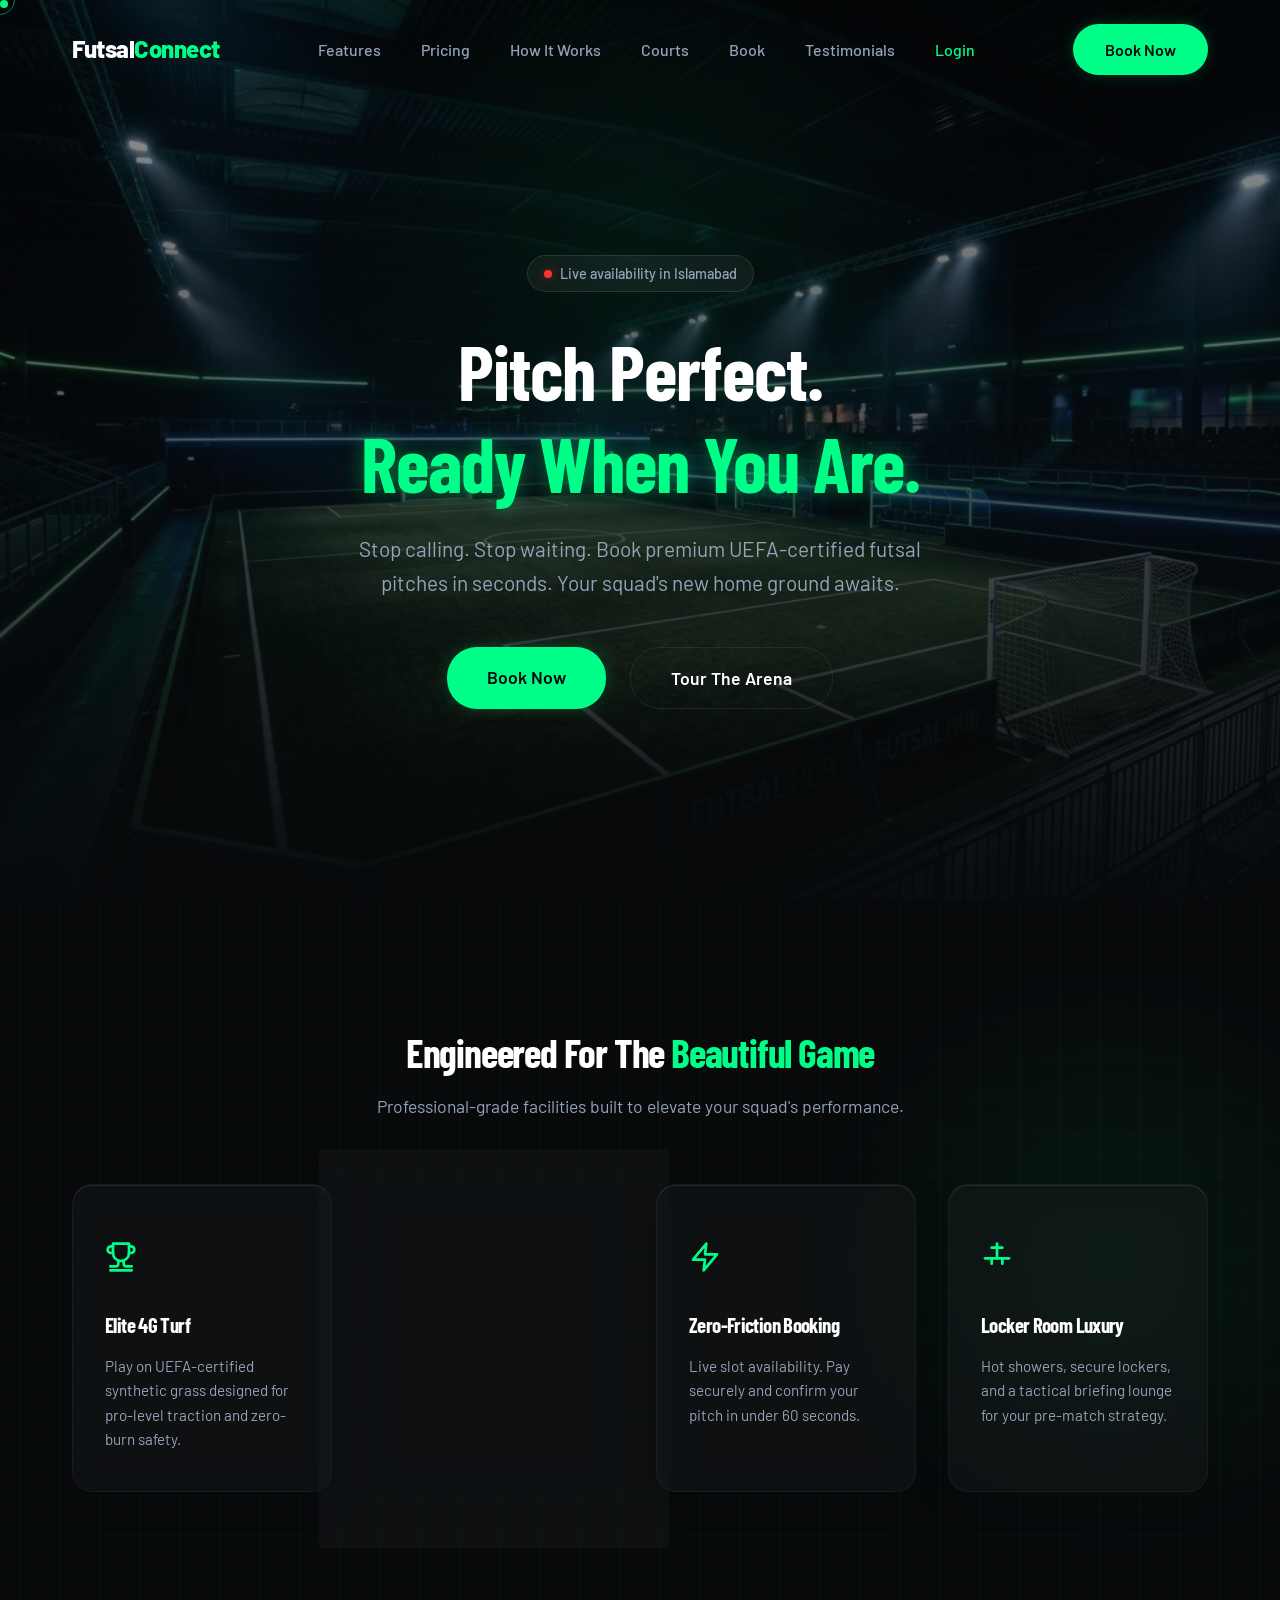
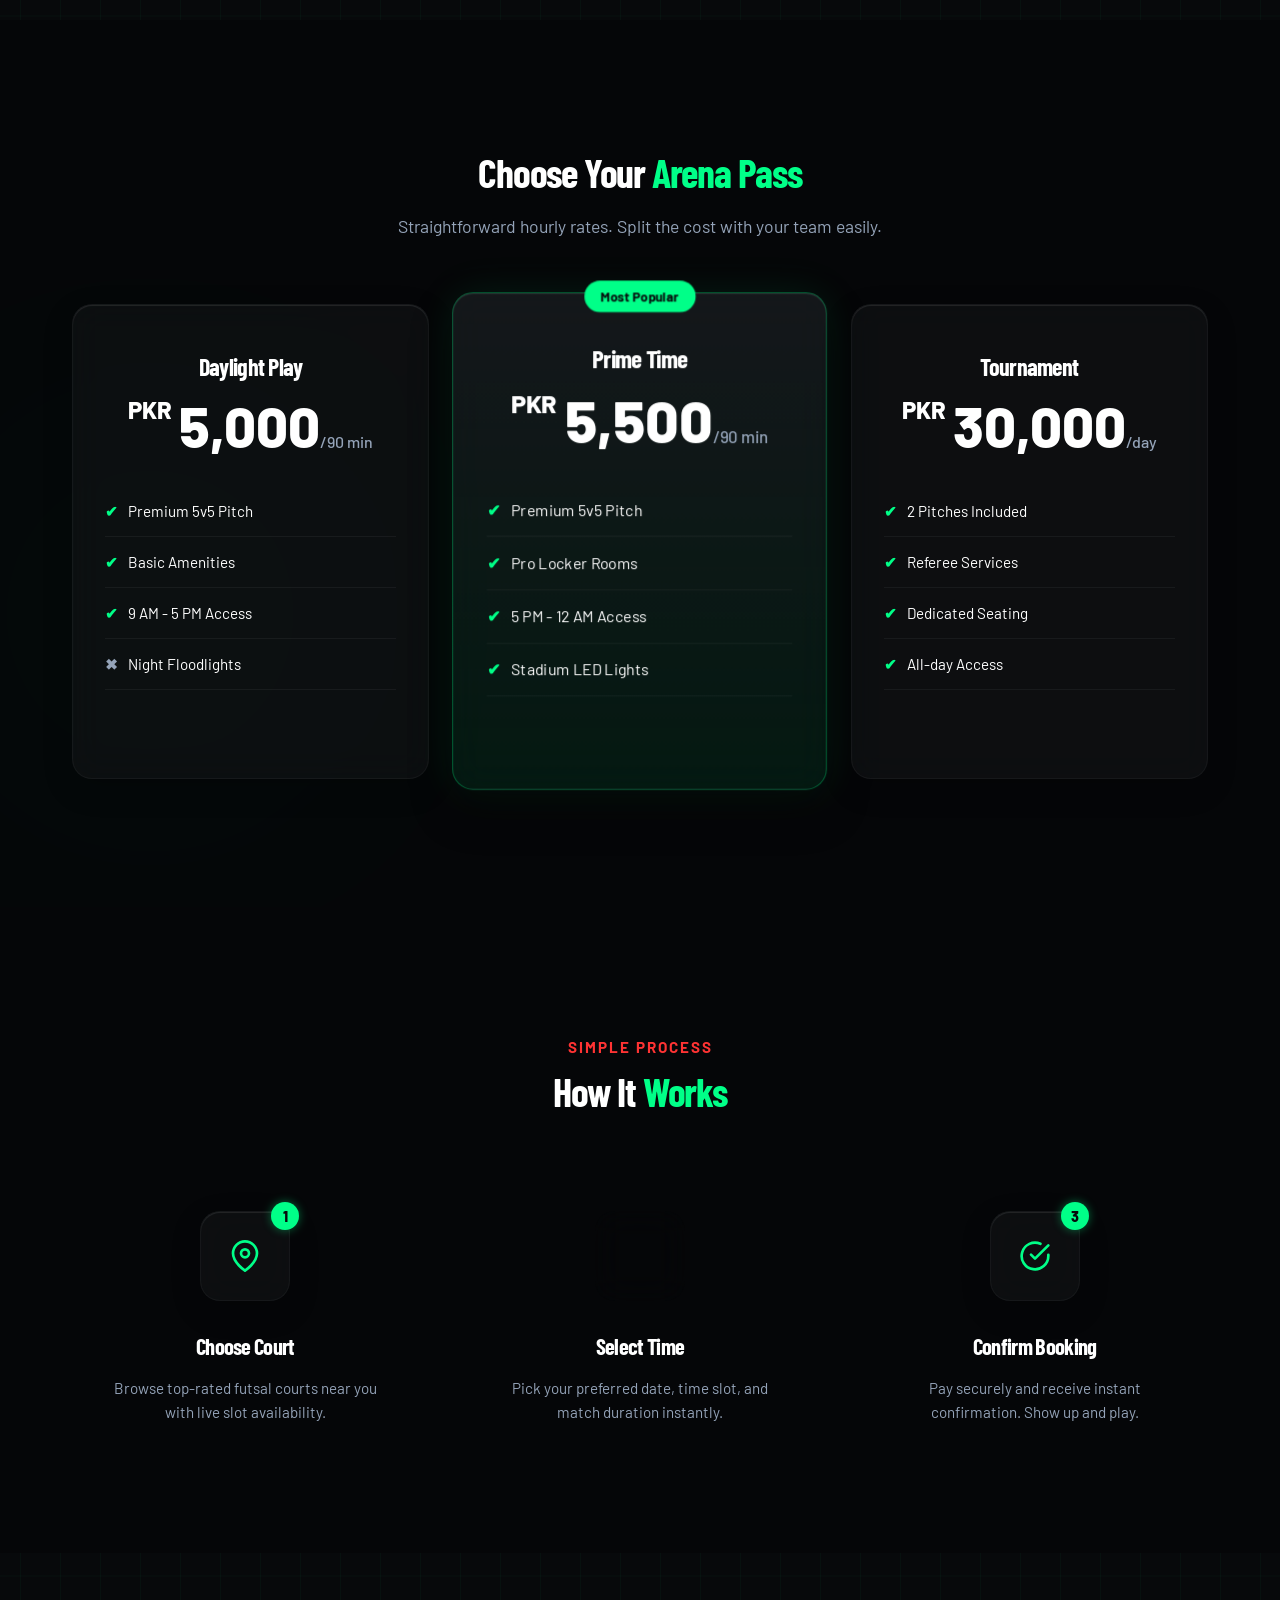
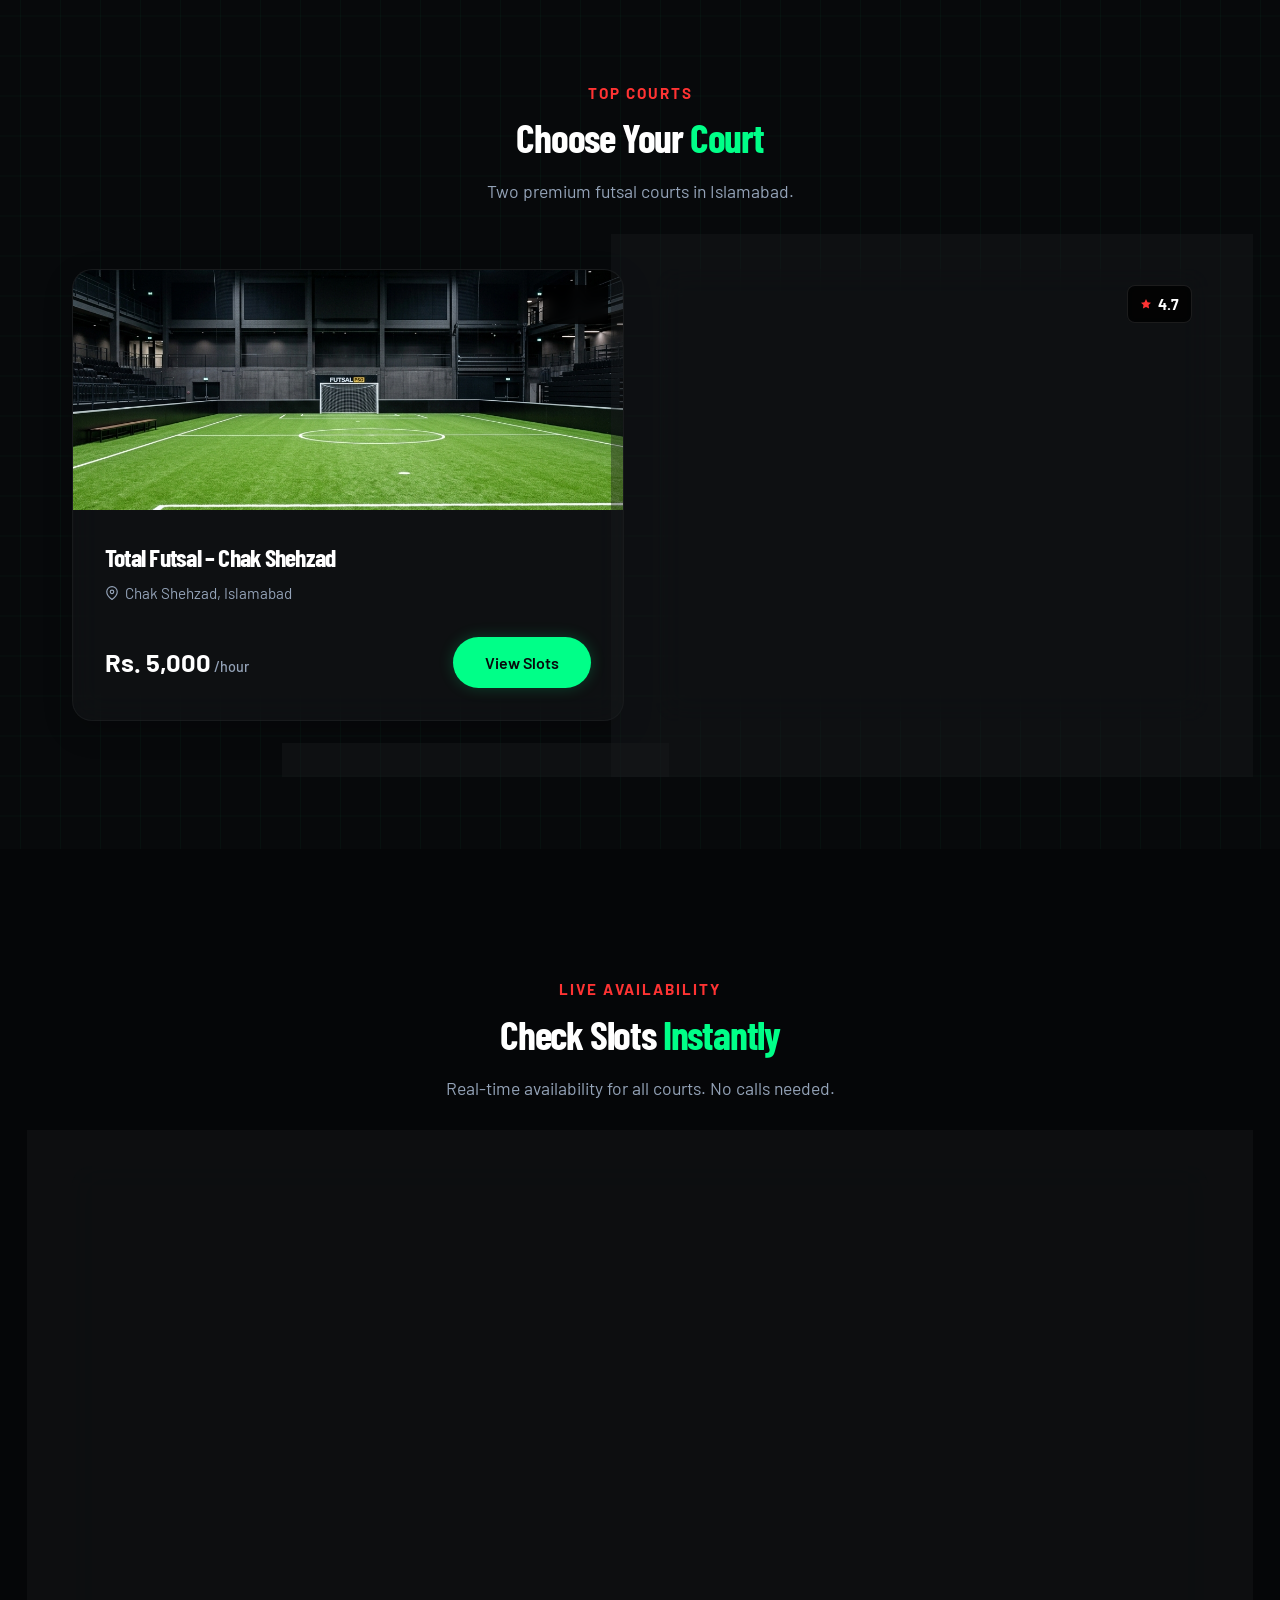
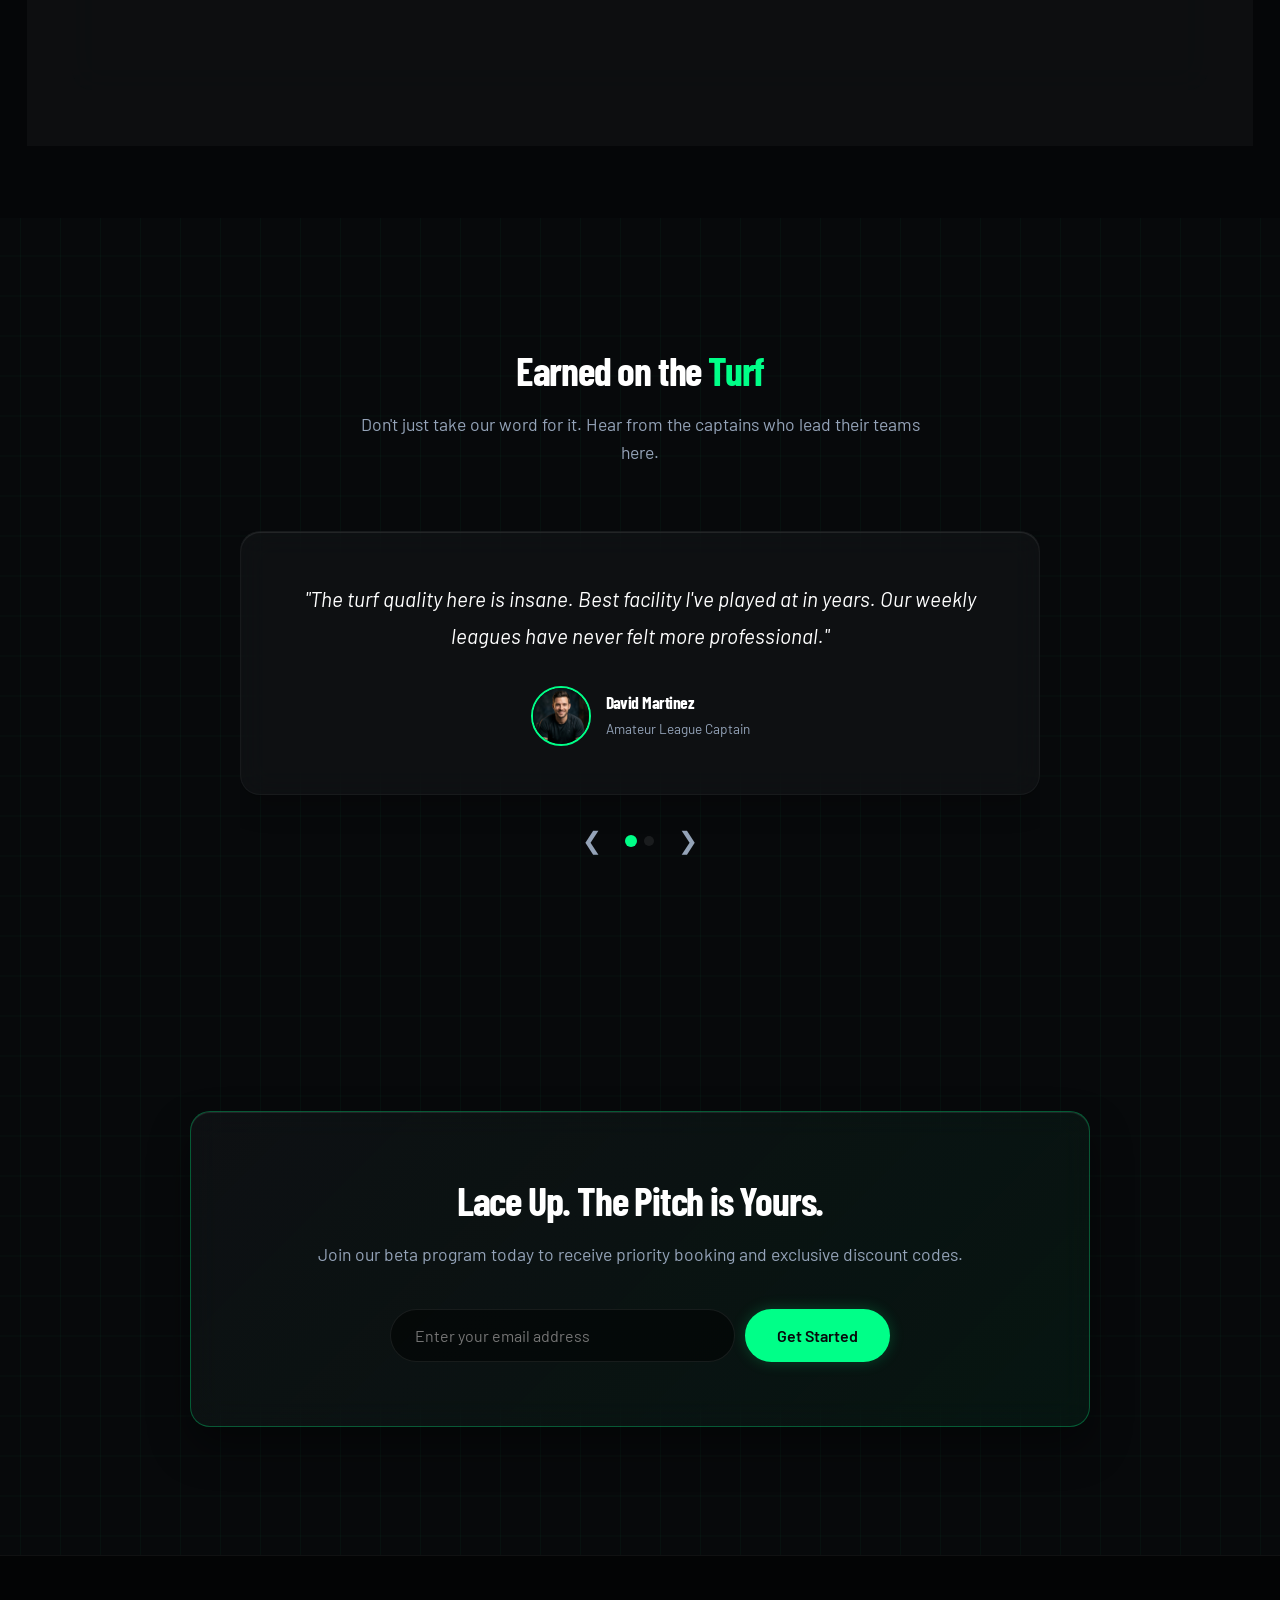
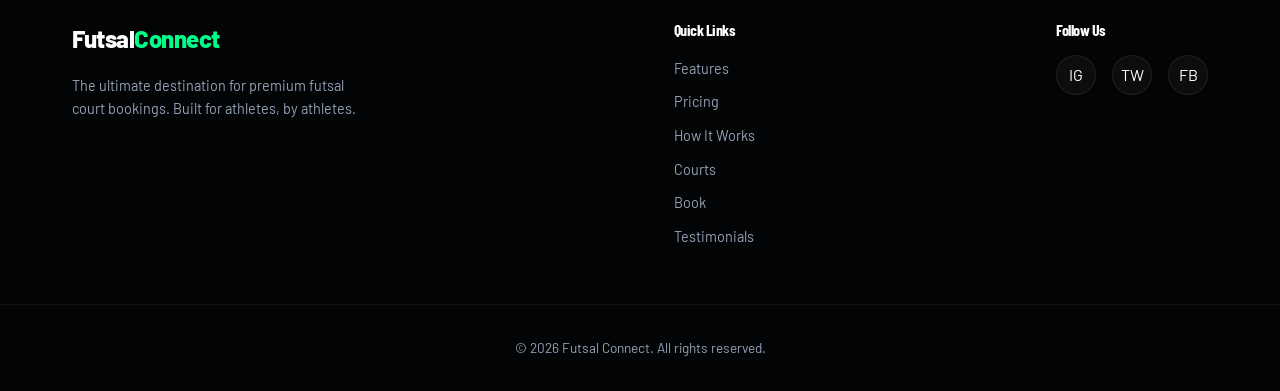
==== commit c2b3ec2e: "Mobile optimization and UX improvements: Fixed horizontal scroll, stabilized responsive grids, disab" ====
--- a/index.html
+++ b/index.html
@@ -2,7 +2,7 @@
 <html lang="en">
 <head>
     <meta charset="UTF-8">
-    <meta name="viewport" content="width=device-width, initial-scale=1.0">
+    <meta name="viewport" content="width=device-width, initial-scale=1.0, maximum-scale=1.0, user-scalable=0">
     <title>Futsal Connect | Premium Court Bookings</title>
     <meta name="description" content="Book premium futsal courts instantly. The best turf, the best lighting, ready for your squad.">
     <link rel="preconnect" href="https://fonts.googleapis.com">
@@ -26,9 +26,9 @@
                 <li><a href="#grounds">Courts</a></li>
                 <li><a href="#availability">Book</a></li>
                 <li><a href="#testimonials">Testimonials</a></li>
+                <li><a href="login.html" style="color: var(--accent);">Login</a></li>
             </ul>
             <div class="nav-actions" style="display: flex; gap: 15px; align-items: center;">
-                <a href="login.html" class="nav-link-login" style="color: var(--text-primary); text-decoration: none; font-weight: 600; cursor: none; transition: color 0.3s ease;">Login</a>
                 <a href="#availability" class="nav-btn btn-primary">Book Now</a>
             </div>
             <!-- Mobile Menu Toggle -->
--- a/styles.css
+++ b/styles.css
@@ -19,6 +19,11 @@
     box-sizing: border-box;
 }
 
+html, body {
+    overflow-x: hidden;
+    max-width: 100%;
+}
+
 html {
     scroll-behavior: smooth;
 }
@@ -94,6 +99,7 @@
 
 .section {
     padding: 8rem 0;
+    overflow: hidden;
 }
 
 .section-header {
@@ -290,6 +296,7 @@
     display: flex;
     align-items: center;
     position: relative;
+    overflow: hidden;
     background-image: url('assets/hero_bg.png');
     background-size: cover;
     background-position: center;
@@ -404,7 +411,9 @@
     cursor: none;
 }
 
-.feature-card:hover {
+.feature-card:hover,
+.feature-card:active,
+.feature-card.touch-active {
     transform: translateY(-10px);
     background: var(--bg-card-hover);
     border-color: rgba(0, 255, 136, 0.4);
@@ -1696,3 +1705,30 @@
     border-color: rgba(255, 165, 0, 0.2) !important;
     color: orange !important;
 }
+
+/* Mobile only utility */
+.mobile-only {
+    display: none;
+}
+
+@media (max-width: 768px) {
+    .mobile-only {
+        display: block;
+    }
+    input, select, textarea {
+        font-size: 16px !important;
+    }
+    .pricing-grid, .grounds-grid, .features-grid, .process-grid {
+        grid-template-columns: 1fr;
+    }
+    .court-selector, .duration-toggle {
+        flex-wrap: wrap;
+        gap: 10px;
+    }
+    .availability-module {
+        padding: 1.5rem 1rem;
+    }
+    .slots-grid {
+        grid-template-columns: 1fr;
+    }
+}
